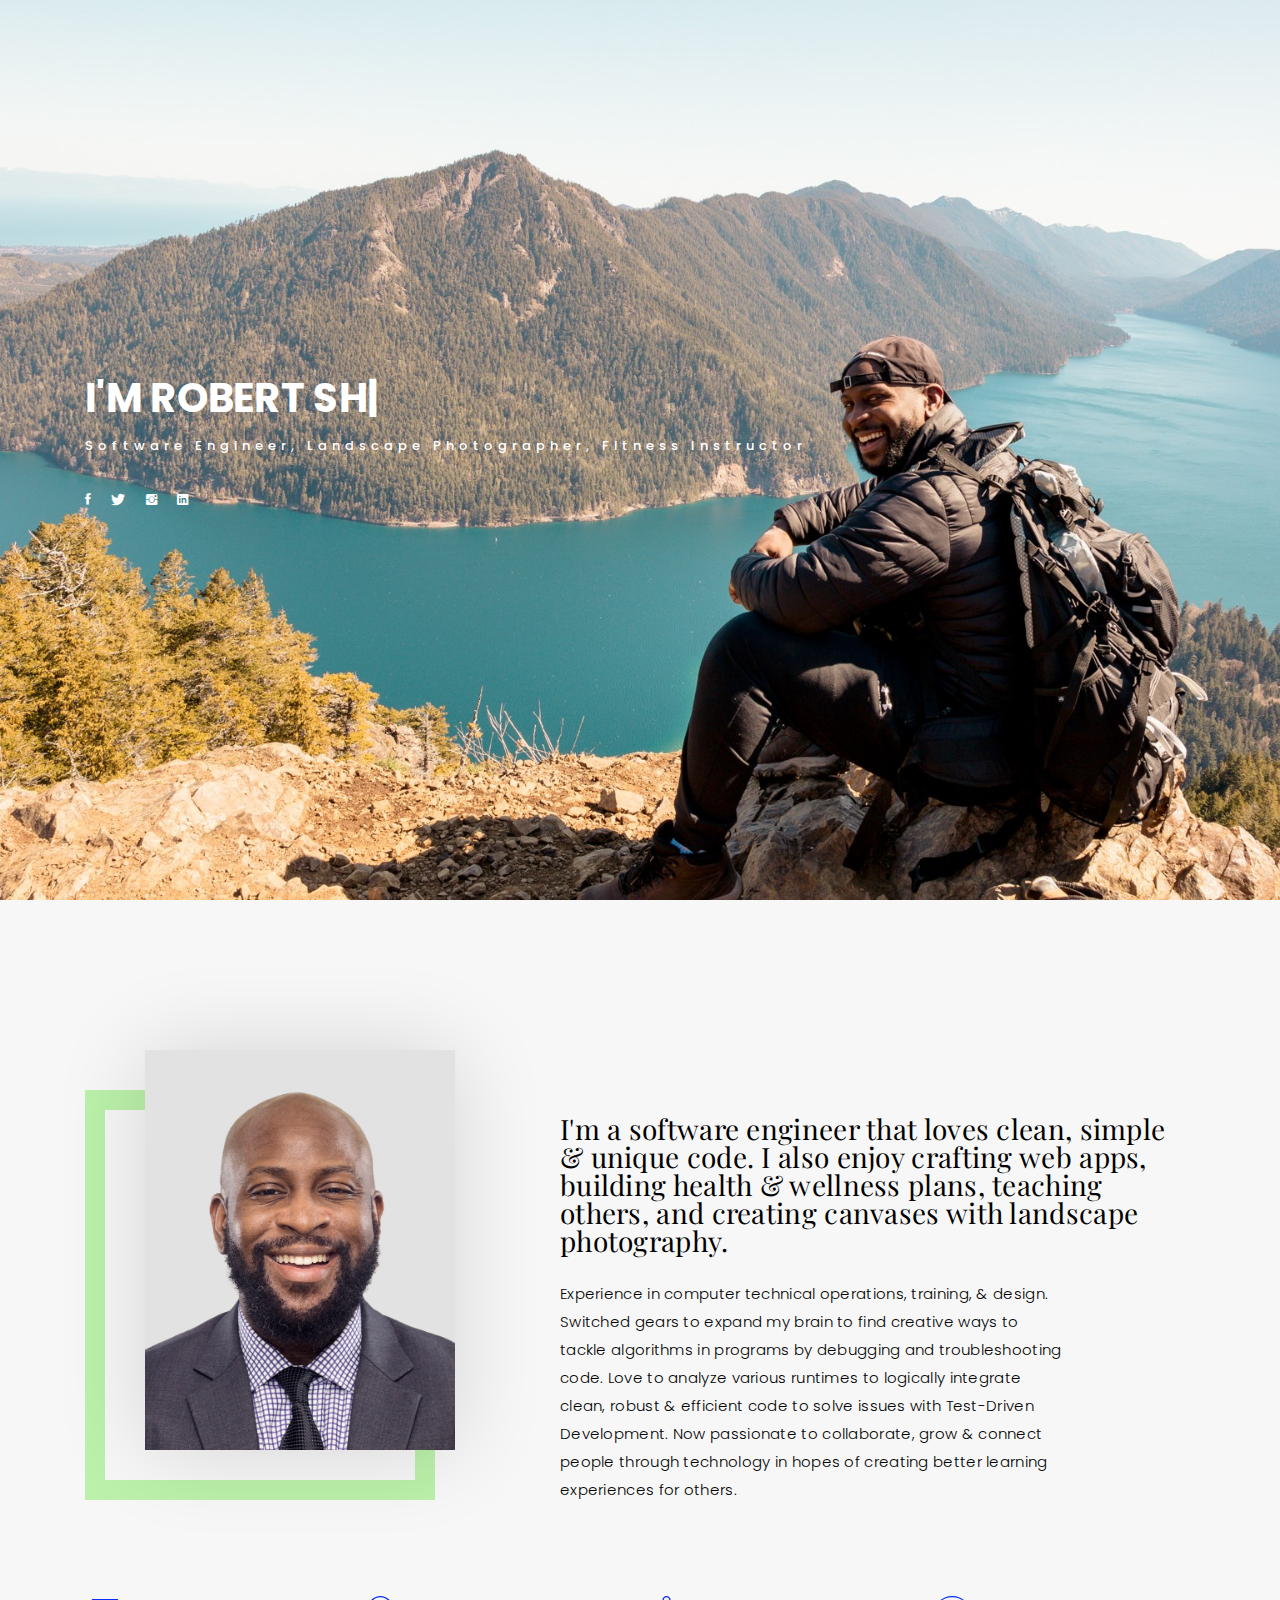
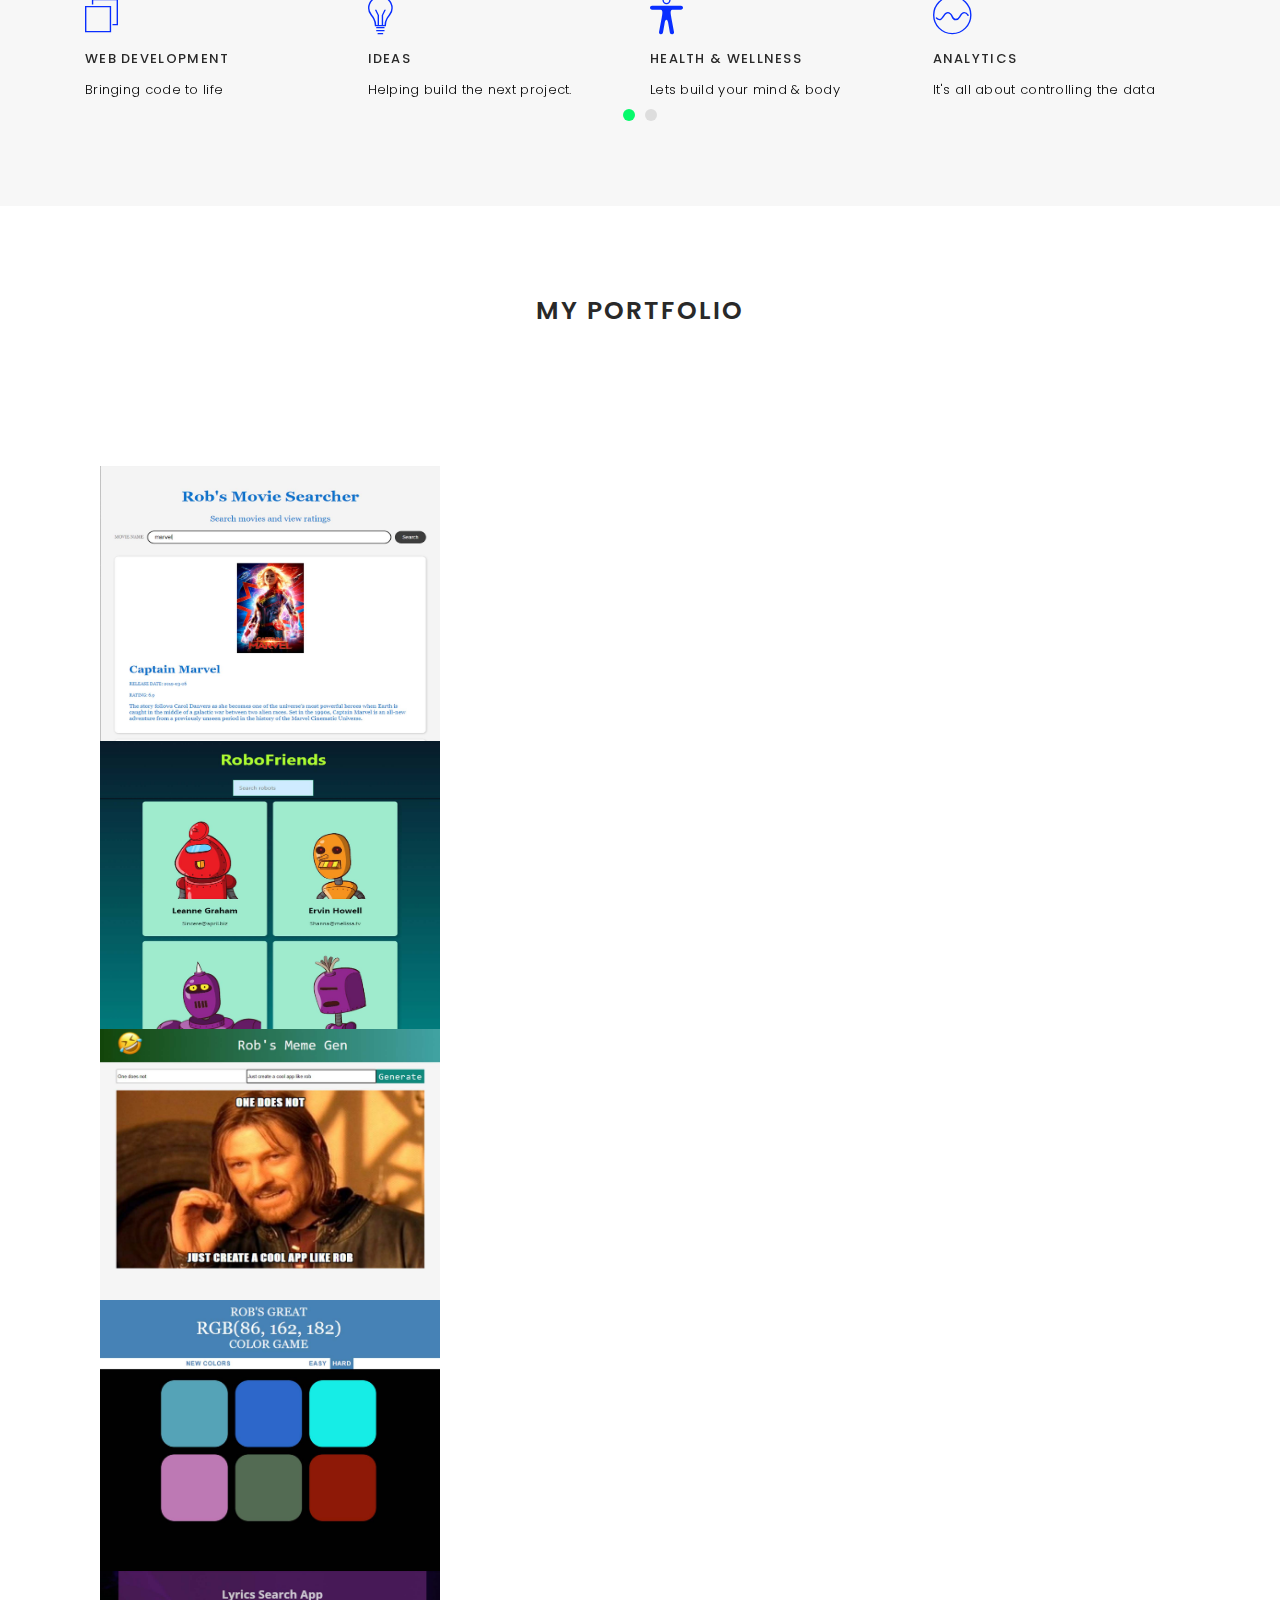
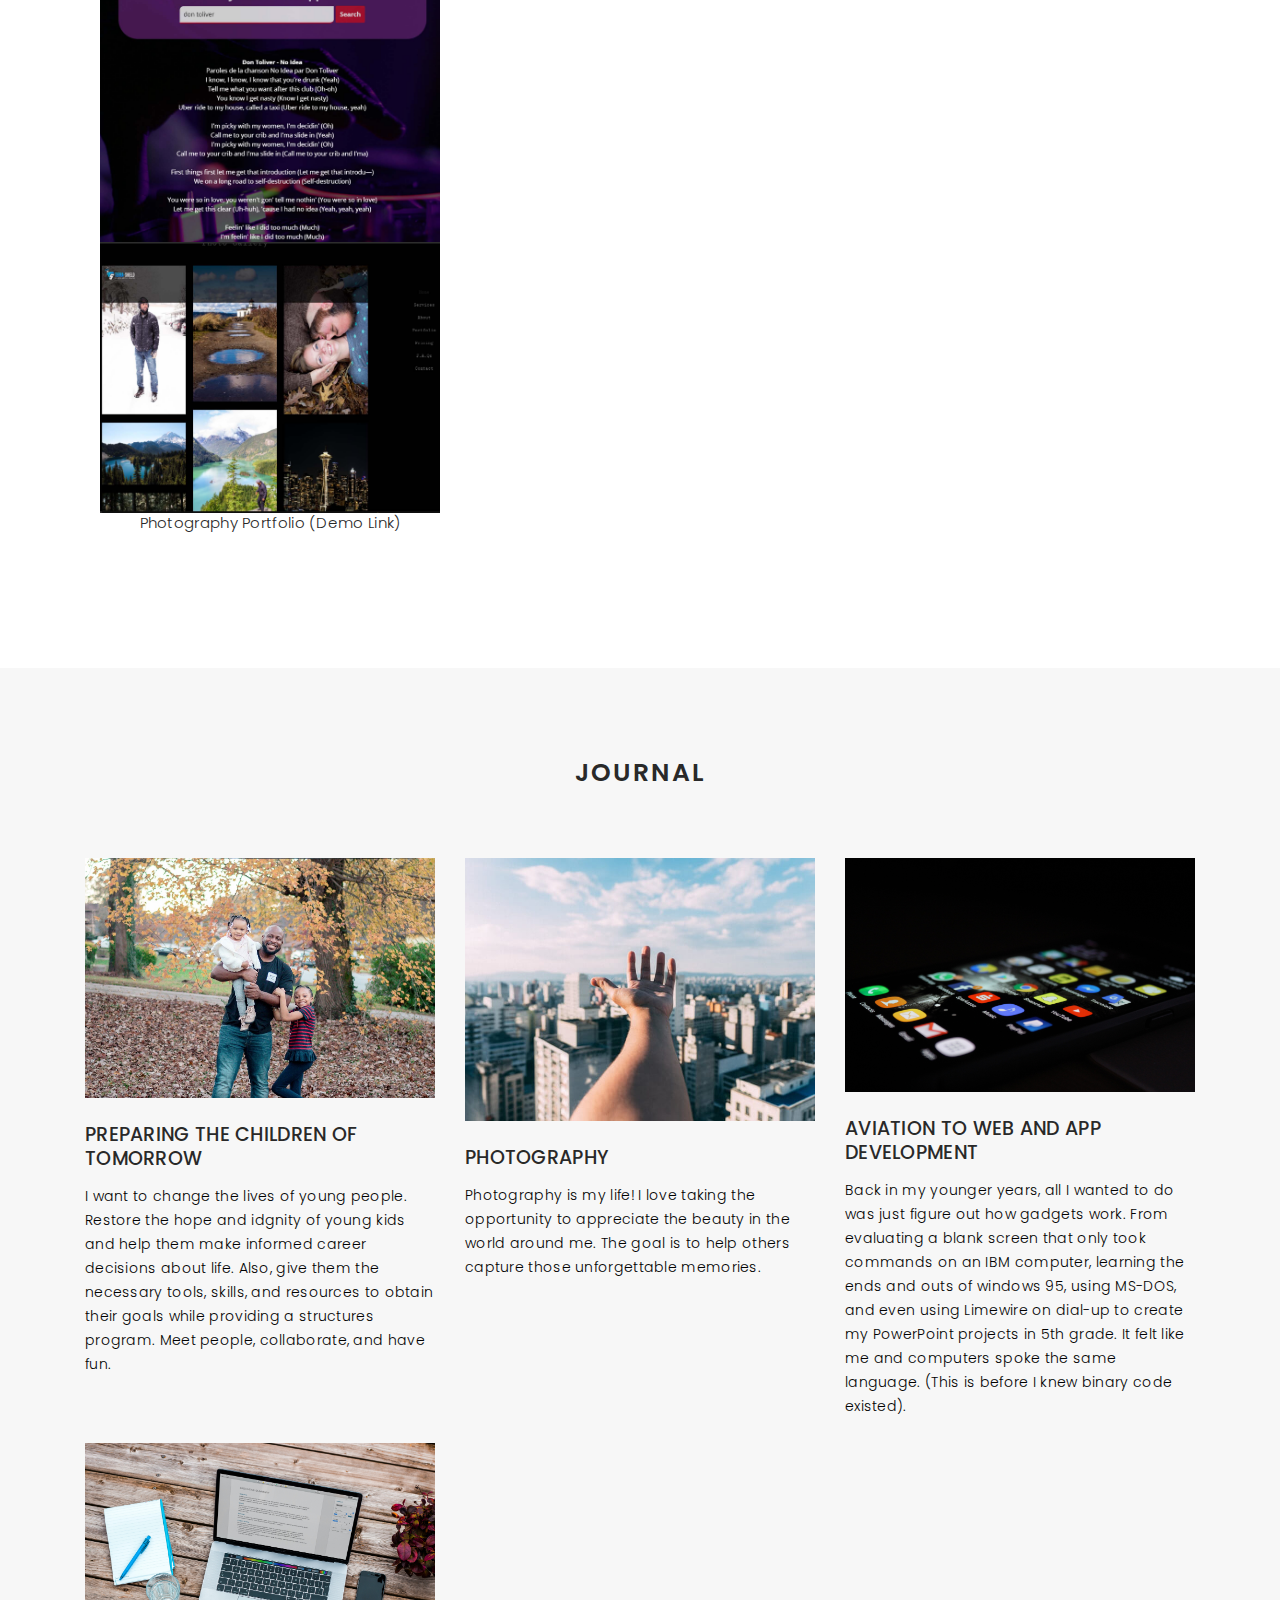
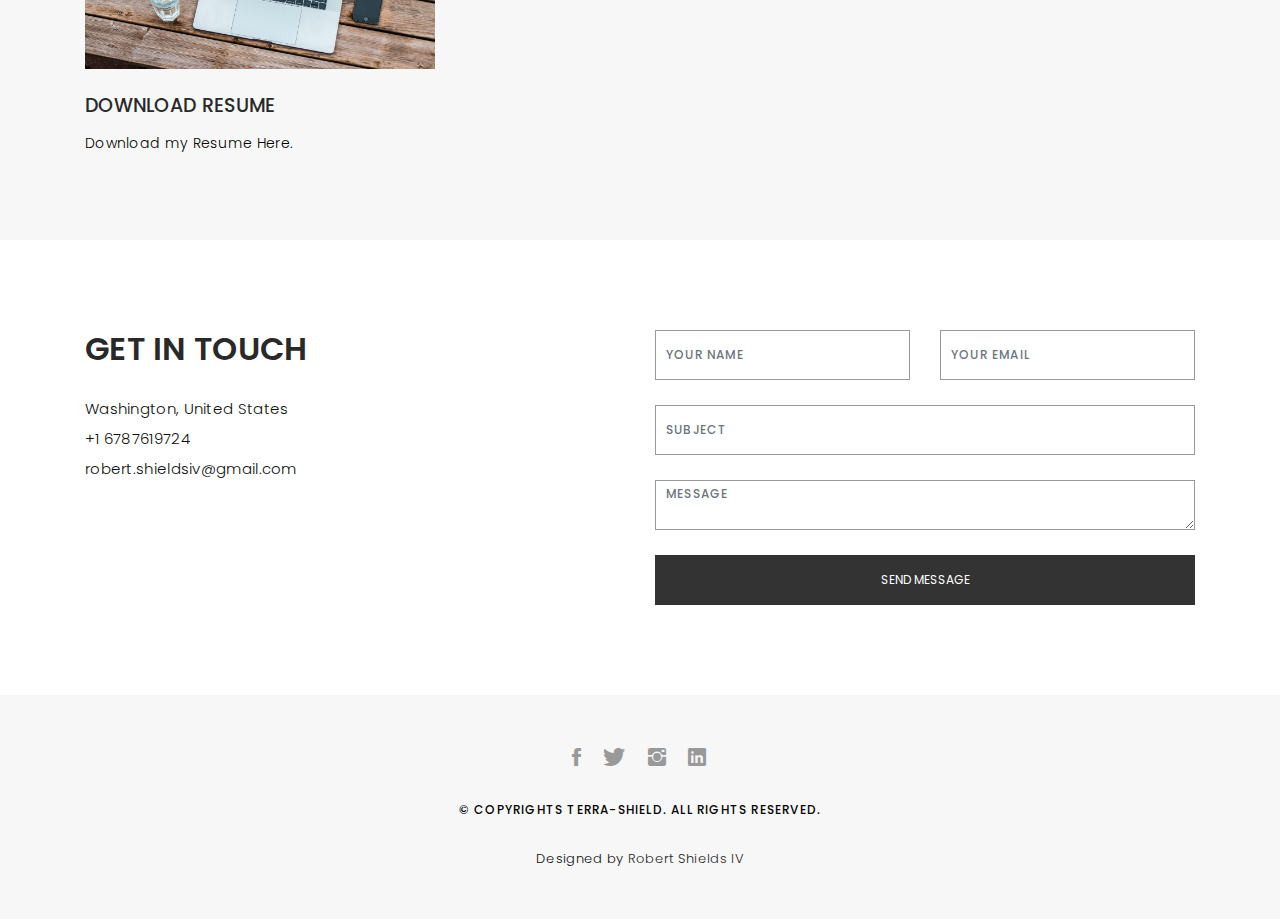
==== index.html @ 4e367d0f "added target blank to search" ====
<!DOCTYPE html>
<html lang="en">

<head>
  <!-- meta -->
  <meta charset="utf-8">
  <meta content="width=device-width, initial-scale=1.0" name="viewport">

  <title>Terra-Shield - Personal Portfolio</title>
  <meta content="" name="keywords">
  <meta content="" name="description">

  <!-- Google Fonts -->
  <link href="https://fonts.googleapis.com/css?family=Poppins:300,300i,400,400i,500,500i,600,600i,700,700i|Playfair+Display:400,400i,700,700i,900,900i" rel="stylesheet">

  <!-- Bootstrap CSS File -->
  <link href="lib/bootstrap/css/bootstrap.min.css" rel="stylesheet">

  <!-- Libraries CSS Files -->
  <link href="lib/ionicons/css/ionicons.min.css" rel="stylesheet">
  <link href="lib/owlcarousel/assets/owl.carousel.min.css" rel="stylesheet">
  <link href="lib/magnific-popup/magnific-popup.css" rel="stylesheet">
  <link href="lib/hover/hover.min.css" rel="stylesheet">

  <!-- Main Stylesheet File -->
  <link href="css/style.css" rel="stylesheet">

  <!-- Responsive css -->
  <link href="css/responsive.css" rel="stylesheet">

  <!-- Favicon -->
  <link rel="shortcut icon" href="images/favicon.png">
</head>

<body>

  <!-- start section navbar -->
  <nav id="main-nav">
    <div class="row">
      <div class="container">

        <div class="logo">
          <a href="index.html"><img src="images/logo.png" alt="logo"></a>
        </div>

        <div class="responsive"><i data-icon="m" class="ion-navicon-round"></i></div>

        <ul class="nav-menu list-unstyled">
          <li><a href="#header" class="smoothScroll">Home</a></li>
          <li><a href="#about" class="smoothScroll">About</a></li>
          <li><a href="#portfolio" class="smoothScroll">Portfolio</a></li>
          <li><a href="#journal" class="smoothScroll">Blog</a></li>
          <li><a href="#contact" class="smoothScroll">Contact</a></li>
        </ul>

      </div>
    </div>
  </nav>
  <!-- End section navbar -->


  <!-- start section header -->
  <div id="header" class="home">

    <div class="container">
      <div class="header-content">
        <h1>I'm <span class="typed"></span></h1>
        <p>Software Engineer, Landscape Photographer, Fitness Instructor</p>

        <ul class="list-unstyled list-social">
          <li><a href="#"><i class="ion-social-facebook"></i></a></li>
          <li><a href="https://twitter.com/shields_iv" target="_blank"><i class="ion-social-twitter"></i></a></li>
          <li><a href="https://www.instagram.com/shapeshiftshields/" target="_blank"><i class="ion-social-instagram"></i></a></li>
          <li><a href="https://www.linkedin.com/in/robert-shields-iv/" target="_blank"><i class="ion-social-linkedin"></i></a></li>
        </ul>
      </div>
    </div>
  </div>
  <!-- End section header -->


  <!-- start section about us -->
  <div id="about" class="paddsection">
    <div class="container">
      <div class="row justify-content-between">

        <div class="col-lg-4 ">
          <div class="div-img-bg">
            <div class="about-img">
              <img src="images/me.jpg" class="img-responsive" alt="me">
            </div>
          </div>
        </div>

        <div class="col-lg-7">
          <div class="about-descr">

            <p class="p-heading">I'm a software engineer that loves clean, simple & unique code. I also enjoy crafting web apps, building health & wellness plans, teaching others, and creating canvases with landscape photography. </p>
            <p class="separator">Experience in computer technical operations, training, & design. Switched gears to expand my brain to find creative ways to tackle algorithms in programs by debugging and troubleshooting code. 
              Love to analyze various runtimes to logically integrate clean, robust & efficient code to solve issues with Test-Driven Development.  
              Now passionate to collaborate, grow & connect people through technology in hopes of creating better learning experiences for others.</p>

          </div>

        </div>
      </div>
    </div>
  </div>
  <!-- end section about us -->


  <!-- start section services -->
  <div id="services">
    <div class="container">

        <div class="services-carousel owl-theme">

          <div class="services-block">

            <i class="ion-ios-browsers-outline"></i>
            <span>WEB DEVELOPMENT</span>
            <p class="separator">Bringing code to life</p>

          </div>

          <div class="services-block">

            <i class="ion-ios-lightbulb-outline"></i>
            <span>IDEAS</span>
            <p class="separator">Helping build the next project.</p>

          </div>

          <div class="services-block">

            <i class="ion-ios-body-outline"></i>
            <span>HEALTH & WELLNESS</span>
            <p class="separator">Lets build your mind & body</p>

          </div>


          <div class="services-block">

            <i class="ion-ios-analytics-outline"></i>
            <span>Analytics</span>
            <p class="separator">It's all about controlling the data</p>

          </div>

          <div class="services-block">

            <i class="ion-ios-camera-outline"></i>
            <span>PHOTOGRAPHY</span>
            <p class="separator">Capture your memories</p>

          </div>

        </div>

    </div>

  </div>
  <!-- end section services -->


  <!-- start section portfolio -->
  <div id="portfolio" class="text-center paddsection">

    <div class="container">
      <div class="section-title text-center">
        <h2>My Portfolio</h2>
      </div>
    </div>

    <div class="container">
      <div class="row">
        <div class="col-md-12">

          <div class="portfolio-list">

            <ul class="nav list-unstyled" id="portfolio-flters">
              <!-- <li class="filter filter-active" data-filter=".all">all</li>
              <li class="filter" data-filter=".uikits">fitness</li>
              <li class="filter" data-filter=".webdesign">learning</li>
              <li class="filter" data-filter=".photography">photography</li> -->
            </ul>

          </div>

          <div class="portfolio-container">

            <div class="col-lg-4 col-md-6 portfolio-thumbnail all branding uikits webdesign">
              <a class="popup-img" href="images/portfolio/portfolio1.jpg">
                <img src="images/portfolio/portfolio1.jpg" alt="img">
              </a>
              <a href="https://rshield1.github.io/movie-search/" target="_blank>Movie Search (Demo Link)</a>
            </div>

            <div class="col-lg-4 col-md-6 portfolio-thumbnail all mockups uikits photography">
              <a class="popup-img" href="images/portfolio/portfolio2.jpg">
                <img src="images/portfolio/portfolio2.jpg"  alt="img">
              </a>
              <a href="https://rshield1.github.io/robofriends/" target="_blank>Robo Friends (Demo Link)</a>
            </div>

            <div class="col-lg-4 col-md-6 portfolio-thumbnail all branding webdesig photographyn">
              <a class="popup-img" href="images/portfolio/portfolio3.jpg">
                <img src="images/portfolio/portfolio3.jpg" alt="img">
              </a>
              <a href="https://rshield1.github.io/memegen/" target="_blank>Meme Generator (Demo Link)</a>
            </div>

            <div class="col-lg-4 col-md-6 portfolio-thumbnail all mockups webdesign photography">
              <a class="popup-img" href="images/portfolio/portfolio4.jpg">
                <img src="images/portfolio/portfolio4.jpg" alt="img">
              </a>
              <a href="https://rshield1.github.io/Color-Game/" target="_blank>Color Game (Demo Link)</a>
            </div>

            <div class="col-lg-4 col-md-6 portfolio-thumbnail all branding uikits photography">
              <a class="popup-img" href="images/portfolio/portfolio5.jpg">
                <img src="images/portfolio/portfolio5.jpg" alt="img">
              </a>
              <a href="https://rshield1.github.io/lyrics_app/" target="_blank>Lyrics App (Demo Link)</a>
            </div>

            <div class="col-lg-4 col-md-6 portfolio-thumbnail all mockups uikits webdesign">
              <a class="popup-img" href="images/portfolio/portfolio6.jpg">
                <img src="images/portfolio/portfolio6.jpg" alt="img">
              </a>
              <a href="https://rshield1.github.io/photography-portfolio/" target="_blank">Photography Portfolio (Demo Link)</a>
            </div>

          </div>
        </div>
      </div>
    </div>

  </div>
  <!-- End section portfolio -->


  <!-- start section journal -->
  <div id="journal" class="text-left paddsection">

    <div class="container">
      <div class="section-title text-center">
        <h2>journal</h2>
      </div>
    </div>

    <div class="container">
      <div class="journal-block">
        <div class="row">

          <div class="col-lg-4 col-md-6">
            <div class="journal-info">

              <a href="#"><img src="images/blog-post-1.jpg" class="img-responsive" alt="img"></a>

              <div class="journal-txt">

                <h4><a href="#">PREPARING THE CHILDREN OF TOMORROW</a></h4>
                <p class="separator">I want to change the lives of young people.  
                  Restore the hope and idgnity of young kids and help them make informed career decisions about life. 
                  Also, give them the necessary tools, skills, and resources to obtain their goals while providing a structures program.  
                  Meet people, collaborate, and have fun.
                </p>

              </div>

            </div>
          </div>

          <div class="col-lg-4 col-md-6">
            <div class="journal-info">

              <a href="#"><img src="images/blog-post-2.jpg" class="img-responsive" alt="img"></a>

              <div class="journal-txt">

                <h4><a href="#">PHOTOGRAPHY</a></h4>
                <p class="separator">Photography is my life!  
                  I love taking the opportunity to appreciate the beauty in the world around me.
                  The goal is to help others capture those unforgettable memories.
                </p>

              </div>

            </div>
          </div>

          <div class="col-lg-4 col-md-6">
            <div class="journal-info">

              <a href="https://robert-shields-iv.medium.com/aviation-to-software-engineer-812634abcc7c" target="_blank"><img src="images/blog-post-3.jpg" class="img-responsive" alt="img"></a>

              <div class="journal-txt">

                <h4><a href="https://robert-shields-iv.medium.com/aviation-to-software-engineer-812634abcc7c" target="_blank">AVIATION TO WEB AND APP DEVELOPMENT</a></h4>
                <p class="separator">Back in my younger years, all I wanted to do was just figure out how gadgets work. 
                  From evaluating a blank screen that only took commands on an IBM computer, learning the ends and outs of windows 95, using MS-DOS, and even using Limewire on dial-up to create my PowerPoint projects in 5th grade. 
                  It felt like me and computers spoke the same language. (This is before I knew binary code existed).
                </p>

              </div>

            </div>
          </div>

          <div class="col-lg-4 col-md-6">
            <div class="journal-info">

              <a href="https://drive.google.com/file/d/1wxd0V0AQ2gZ0tcfxMr0Vy_d0KZF0Nh0v/view?usp=sharing"><img src="images/resume.jpg" class="img-responsive" alt="img"></a>

              <div class="journal-txt">

                <h4><a href="https://drive.google.com/file/d/1wxd0V0AQ2gZ0tcfxMr0Vy_d0KZF0Nh0v/view?usp=sharing">DOWNLOAD RESUME</a></h4>
                <p class="separator">Download my Resume Here.
                </p>

              </div>

            </div>
          </div>

        </div>
      </div>
    </div>

  </div>
  <!-- End section journal -->


  <!-- start sectoion contact -->
  <div id="contact" class="paddsection">
    <div class="container">
      <div class="contact-block1">
        <div class="row">

          <div class="col-lg-6">
            <div class="contact-contact">

              <h2 class="mb-30">GET IN TOUCH</h2>

              <ul class="contact-details">
                <li><span>Washington, United States</span></li>
                <li><span>+1 6787619724</span></li>
                <li><span>robert.shieldsiv@gmail.com</span></li>
              </ul>

            </div>
          </div>

          <div class="col-lg-6">
            <form action="" method="post" role="form" class="contactForm">
              <div class="row">

                <div id="sendmessage">Your message has been sent. Thank you!</div>
                <div id="errormessage"></div>

                <div class="col-lg-6">
                  <div class="form-group contact-block1">
                    <input type="text" name="name" class="form-control" id="name" placeholder="Your Name" data-rule="minlen:4" data-msg="Please enter at least 4 chars" />
                    <div class="validation"></div>
                  </div>
                </div>

                <div class="col-lg-6">
                  <div class="form-group">
                    <input type="email" class="form-control" name="email" id="email" placeholder="Your Email" data-rule="email" data-msg="Please enter a valid email" />
                    <div class="validation"></div>
                  </div>
                </div>

                <div class="col-lg-12">
                  <div class="form-group">
                    <input type="text" class="form-control" name="subject" id="subject" placeholder="Subject" data-rule="minlen:4" data-msg="Please enter at least 8 chars of subject" />
                    <div class="validation"></div>
                  </div>
                </div>

                <div class="col-lg-12">
                  <div class="form-group">
                    <textarea class="form-control" name="message" rows="12" data-rule="required" data-msg="Please write something for us" placeholder="Message"></textarea>
                    <div class="validation"></div>
                  </div>
                </div>

                <div class="col-lg-12">
                  <input type="submit" class="btn btn-defeault btn-send" value="Send message">
                </div>

              </div>
            </form>
          </div>
        </div>
      </div>
    </div>
  </div>
  <!-- start sectoion contact -->


  <!-- start section footer -->
  <div id="footer" class="text-center">
    <div class="container">
      <div class="socials-media text-center">

        <ul class="list-unstyled">
          <li><a href="#"><i class="ion-social-facebook"></i></a></li>
          <li><a href="https://twitter.com/shields_iv"><i class="ion-social-twitter"></i></a></li>
          <li><a href="https://www.instagram.com/shapeshiftshields/"><i class="ion-social-instagram"></i></a></li>
          <li><a href="https://www.linkedin.com/in/robert-shields-iv/"><i class="ion-social-linkedin"></i></a></li>
        </ul>

      </div>

      <p>&copy; Copyrights Terra-Shield. All rights reserved.</p>

      <div class="credits">
        <!--
          All the links in the footer should remain intact.
          You can delete the links only if you purchased the pro version.
          Licensing information: https://bootstrapmade.com/license/
          Purchase the pro version with working PHP/AJAX contact form: https://bootstrapmade.com/buy/?theme=Folio
        -->
        Designed by <a href="mailto: robert.shieldsiv@gmail.com">Robert Shields IV</a>
      </div>

    </div>
  </div>
  <!-- End section footer -->

  <!-- JavaScript Libraries -->
  <script src="lib/jquery/jquery.min.js"></script>
  <script src="lib/jquery/jquery-migrate.min.js"></script>
  <script src="lib/bootstrap/js/bootstrap.bundle.min.js"></script>
  <script src="lib/typed/typed.js"></script>
  <script src="lib/owlcarousel/owl.carousel.min.js"></script>
  <script src="lib/magnific-popup/magnific-popup.min.js"></script>
  <script src="lib/isotope/isotope.pkgd.min.js"></script>

  <!-- Contact Form JavaScript File -->
  <script src="contactform/contactform.js"></script>

  <!-- Template Main Javascript File -->
  <script src="js/main.js"></script>

</body>

</html>
---- css/style.css ----
/*
  Theme Name: Folio
  Theme URL: https://bootstrapmade.com/folio-bootstrap-portfolio-template/
  Author: BootstrapMade.com
  Author URL: https://bootstrapmade.com
*/

/*  General Styling
/*-----------------------------------------------------------------------------------*/

body {
  background: #ffffff;
  color: #0f0f0f;
  font-family: 'Poppins', helvetica;
  font-size: 15px;
  font-weight: 300;
  line-height: 20px;
  letter-spacing: 0.02em;
  overflow-x: hidden;
  margin: 0 auto;
  padding: 0;
  -moz-box-sizing: border-box;
  -ms-box-sizing: border-box;
  -o-box-sizing: border-box;
  -webkit-box-sizing: border-box;
  box-sizing: border-box;
}

h1, h2, h3, h4, h5, h6 {
  margin: 0;
}

h2 {
  color: #292929;
  font-weight: 600;
}

h4 {
  color: #292929;
  font-size: 14px;
  font-weight: 600;
}

a {
  color: #292929;
  text-decoration: none !important;
  -moz-transition: all 0.5s ease-in-out 0s;
  -ms-transition: all 0.5s ease-in-out 0s;
  -o-transition: all 0.5s ease-in-out 0s;
  -webkit-transition: all 0.5s ease-in-out 0s;
  transition: all 0.5s ease-in-out 0s;
}

a:hover {
  -moz-transition: all 0.5s ease-in-out 0s;
  -ms-transition: all 0.5s ease-in-out 0s;
  -o-transition: all 0.5s ease-in-out 0s;
  -webkit-transition: all 0.5s ease-in-out 0s;
  transition: all 0.5s ease-in-out 0s;
}

a:hover, a:focus {
  color: #b8a07e;
  text-decoration: underline;
}

nav ul li a {
  padding: 2px 0 0 0;
  position: relative;
  display: block;
  font-size: 12px;
  color: #070707;
  letter-spacing: 0.1em;
  font-weight: 500;
  line-height: 14px;
  text-transform: uppercase;
  -moz-transition: all 0.5s ease-in-out 0s;
  -ms-transition: all 0.5s ease-in-out 0s;
  -o-transition: all 0.5s ease-in-out 0s;
  -webkit-transition: all 0.5s ease-in-out 0s;
  transition: all 0.5s ease-in-out 0s;
}

p {
  margin: 25px 0;
  padding: 0;
  font-size: 15px;
  color: #020202;
  line-height: 28px;
}

::-moz-selection {
  background: #b8a07e;
  color: #fff;
}

::selection {
  background: #b8a07e;
  color: #fff;
}

.btn {
  background: #333;
  border: medium none;
  border-radius: 0;
  color: #fff;
  font-size: 12px;
  height: 50px;
  line-height: 50px;
  padding: 0 30px;
  text-transform: uppercase;
}

.btn:hover, .btn:focus {
  color: #fff;
}

.padDiv {
  padding: 30px 20px;
}

.section-title {
  margin-bottom: 70px;
}

.section-title h2 {
  font-size: 25px;
  letter-spacing: 2px;
  text-transform: uppercase;
}

.form-control {
  background-color: transparent;
  border: 1px solid #999;
  border-radius: 0;
  color: #999999;
  font-size: 12px;
  font-weight: 500;
  height: 50px;
  letter-spacing: 0.1em;
  padding-left: 10px;
  margin: 0 0 25px 0;
  line-height: 14px;
  text-transform: uppercase;
}

.form-control:focus {
  box-shadow: none;
  outline: 0 none;
}

.paddsection {
  padding-top: 90px;
  padding-bottom: 90px;
}

.paddsections {
  padding-top: 90px;
  padding-bottom: 90px !important;
}

.hvr-shutter-in-horizontal::before {
  background: #333;
}

.hvr-shutter-in-horizontal:hover {
  background: #b8a07e;
}

.mb-30 {
  margin-bottom: 30px;
}

/*-----------------------------------------------------------------------------------*/
/*  Navbar Top
/*-----------------------------------------------------------------------------------*/

nav {
  position: fixed;
  background: rgb(255, 255, 255);
  opacity: 70%;
  z-index: 1000;
  width: 100%;
  padding: 20px;
  display: none;
  -webkit-box-shadow: 0px 2px 92px 0px rgba(0, 0, 0, 0.18);
  -moz-box-shadow: 0px 2px 92px 0px rgba(0, 0, 0, 0.18);
  box-shadow: 0px 2px 92px 0px rgba(0, 0, 0, 0.18);
}

.nav-menu {
  float: right;
  line-height: 32px;
  margin-bottom: 0;
  padding-top: 16px;
}

nav ul li {
  float: left;
  margin-right: 15px;
  font-family: 'Poppins', sans-serif;
  font-size: 14px;
  margin-left: 40px;
}

nav ul li a {
  padding: 2px 0 0 0;
  position: relative;
  display: block;
  font-size: 14px;
  color: #999999;
  font-family: 'Poppins', helvetica;
  font-weight: 500;
  line-height: 16px;
  text-transform: uppercase;
  letter-spacing: 0.02em;
  text-transform: capitalize;
}

.logo {
  float: left;
}

.logo img {
  width: 60px;
  height: 60px;
}

.responsive {
  display: none;
  font-size: 23px;
}

.active {
  color: #afafaf;
}

/*----------------------------------------------------------------------------------*/
/*  Header
/*-----------------------------------------------------------------------------------*/

#header {
  background: url("../images/home-bg.jpg") repeat scroll center center / cover;
  height: 100vh;
  width: 100%;
}


#header .header-content {
  height: 100vh;
  text-align: left;
  width: 100%;
  display: flex;
  justify-content: center;
  flex-direction: column;
}

.header-content h1 {
  font-size: 40px;
  font-weight: 700;
  margin-bottom: 10px;
  text-transform: uppercase;
  color: rgb(255, 255, 255);
}

.header-content p {
  font-size: 13px;
  letter-spacing: 5px;
  margin-top: 0;
  margin-bottom: 30px;
  text-transform: capitalize;
  color: #fff;
  font-weight: 500;
}

.header-content .list-social li {
  float: left;
  margin-right: 20px;
}

.header-content .list-social li i {
  color: #fff;
  font-size: 15px;
}

/*-----------------------------------------------------------------------------------*/
/*  Aout-us
/*-----------------------------------------------------------------------------------*/

#about {
  width: 100%;
  height: auto;
  background: #f7f7f7;
  padding-top: 190px;
}

#about .div-img-bg {
  padding-bottom: 30px;
  border: 20px solid #88ec6a8a;
}

#about .div-img-bg .about-img img {
  width: 100%;
  box-shadow: 0px 0px 85px 0px rgba(0, 0, 0, 0.14);
  margin-top: -60px;
  margin-left: 40px;
  height: 400px;
  object-fit: cover;
}

#about .about-descr .p-heading {
  font-family: 'Playfair Display', serif;
  font-size: 28px;
  text-align: left;
}

#about .about-descr .separator {
  max-width: 80%;
  margin-bottom: 0;
  text-align: left;
}

/*-----------------------------------------------------------------------------------*/
/*   Services
/*-----------------------------------------------------------------------------------*/

#services {
  background: #f7f7f7;
  position: relative;
  padding-bottom: 80px;
}

.owl-item {
  float: left;
}
.services-block span {
  margin: 10px 0;
  position: relative;
  font-size: 13px;
  color: #292929;
  letter-spacing: 0.1em;
  font-weight: 500;
  text-transform: uppercase;
  display: block;
}

.services-block .separator {
  margin: 0;
  font-size: 13px;
  line-height: 22px;
}

.services-block i {
  font-size: 44px;
  color: #092eff;
  line-height: 44px;
}


.services-carousel  .owl-stage-outer {
  overflow: hidden;
}

.services-carousel .owl-dots {
  margin-top: 5px;
  text-align: center;
}

.services-carousel .owl-dot {
  display: inline-block;
  margin: 0 5px;
  width: 12px !important;
  height: 12px !important;
  border-radius: 50%;
  border: 0;
  padding: 0 !important;
  background-color: #ddd;
  cursor: pointer;
}

.services-carousel .owl-dot.active {
  background-color: #06fa6b;
}

.owl-nav {
  display: none;
}


/*-----------------------------------------------------------------------------------*/
/*  Portfolio
/*-----------------------------------------------------------------------------------*/

#portfolio {
  position: relative;
  padding-bottom: 50px;
}

#portfolio .portfolio-list {
  margin-bottom: 50px;
}

#portfolio .portfolio-list .nav {
  display: inline-block;
  margin: 0;
}

#portfolio .portfolio-list .nav li {
  margin: 0 40px 0 0;
  float: left;
  font-size: 14px;
  color: #20c50a;
  line-height: 16px;
  cursor: pointer;
  font-family: 'Poppins', helvetica;
  font-weight: 500;
  letter-spacing: 0.02em;
  text-transform: capitalize;
  -moz-transition: all 0.5s ease-in-out 0s;
  -ms-transition: all 0.5s ease-in-out 0s;
  -o-transition: all 0.5s ease-in-out 0s;
  -webkit-transition: all 0.5s ease-in-out 0s;
  transition: all 0.5s ease-in-out 0s;
}

#portfolio .portfolio-list .nav li:hover, #portfolio .portfolio-list .nav li.filter-active  {
  color: #0a30db;
  -moz-transition: all 0.5s ease-in-out 0s;
  -ms-transition: all 0.5s ease-in-out 0s;
  -o-transition: all 0.5s ease-in-out 0s;
  -webkit-transition: all 0.5s ease-in-out 0s;
  transition: all 0.5s ease-in-out 0s;
}

#portfolio .portfolio-container {
  display: inline-block;
  margin-bottom: 50px;
  width: 100%;
}

.portfolio-thumbnail {
  margin-bottom: 30px;
  overflow: hidden;
  min-height: 260px;
}

.portfolio-thumbnail img {
  max-width: 100%;
}

/*-----------------------------------------------------------------------------------*/
/*  Journal
/*-----------------------------------------------------------------------------------*/

#journal,  #journal-blog {
  height: auto;
  width: 100%;
  background: #f7f7f7;
  padding-bottom: 60px;
  position: relative;
}

#journal-blog {
  background: #fff;
  padding-bottom: 30px;
}

#journal .journal-block {
  display: inline-block;
  height: auto;
  width: 100%;
}

#journal .journal-block .journal-info {
  position: relative;
}

.journal-block .journal-info img {
  max-width: 100%;
}

.journal-block .journal-info .journal-txt {
  padding: 25px 0px;
  position: relative;
}

.journal-block .journal-info .journal-txt h4 a {
  display: block;
  font-size: 19px;
  line-height: 24px;
  margin: 0 0 13px 0;
  font-weight: 500;
  color: #292929;
  -moz-transition: all 0.5s ease-in-out 0s;
  -ms-transition: all 0.5s ease-in-out 0s;
  -o-transition: all 0.5s ease-in-out 0s;
  -webkit-transition: all 0.5s ease-in-out 0s;
  transition: all 0.5s ease-in-out 0s;
}

.journal-block .journal-info .journal-txt h4 a:hover {
  color: #b8a07e;
  -moz-transition: all 0.5s ease-in-out 0s;
  -ms-transition: all 0.5s ease-in-out 0s;
  -o-transition: all 0.5s ease-in-out 0s;
  -webkit-transition: all 0.5s ease-in-out 0s;
  transition: all 0.5s ease-in-out 0s;
}

.journal-block .journal-info .journal-txt p {
  margin: 0;
  font-size: 14px;
  line-height: 24px;
}

/*-----------------------------------------------------------------------------------*/
/*  Contact
/*-----------------------------------------------------------------------------------*/

#contact {
  height: auto;
  width: 100%;
}

.contact-details {
  list-style: none;
  margin: 0;
  padding: 0;
}

.contact-details li {
  padding-bottom: 10px;
}

#contact input, #contact textarea {
  width: 100%;
}


#contact  #sendmessage {
  color: #18d26e;
  border: 1px solid #18d26e;
  display: none;
  text-align: center;
  padding: 15px;
  font-weight: 600;
  margin: 15px;
}

#contact  #errormessage {
  color: red;
  display: none;
  border: 1px solid red;
  text-align: center;
  padding: 15px;
  font-weight: 600;
  margin: 15px;
}

#contact #sendmessage.show, #contact #errormessage.show, #contact .show {
  display: block;
}

#contact .validation {
  color: red;
  display: none;
  margin: 0 0 20px;
  font-weight: 400;
  font-size: 13px;
}

/*-----------------------------------------------------------------------------------*/
/*  Footer
/*-----------------------------------------------------------------------------------*/

#footer {
  background: #f7f7f7;
  padding-top: 50px;
  padding-bottom: 50px;
}

#footer .socials-media {
  width: 100%;
}

#footer .socials-media ul {
  display: inline-block;
  float: none;
  margin: 0 0 20px 0;
}

#footer .socials-media ul li {
  float: left;
  margin-left: 10px;
  margin-right: 10px;
}

#footer .socials-media ul li a {
  font-size: 24px;
  color: #999;
  letter-spacing: 0.1em;
  font-weight: 500;
  background: transparent;
  text-transform: uppercase;
  -moz-transition: all 0.5s ease-in-out 0s;
  -ms-transition: all 0.5s ease-in-out 0s;
  -o-transition: all 0.5s ease-in-out 0s;
  -webkit-transition: all 0.5s ease-in-out 0s;
  transition: all 0.5s ease-in-out 0s;
}

#footer .socials-media ul li a:hover {
  color: #b8a07e;
  -moz-transition: all 0.5s ease-in-out 0s;
  -ms-transition: all 0.5s ease-in-out 0s;
  -o-transition: all 0.5s ease-in-out 0s;
  -webkit-transition: all 0.5s ease-in-out 0s;
  transition: all 0.5s ease-in-out 0s;
}

#footer p {
  font-size: 12px;
  letter-spacing: 0.1em;
  font-weight: 500;
  margin-top: 0;
  text-transform: uppercase;
}

.credits {
  font-size: 13px;
}
---- css/responsive.css ----
/** Width between 1200x to 0
 *  ~~~~~~~~~~~~~~~~~~~~~~~~~~~~~~~~~~~~
 */

@media (min-width: 1200px) {

}

/** Width between 992px to 1199px
 *  ~~~~~~~~~~~~~~~~~~~~~~~~~~~~~~~~~~~~
 */

@media (min-width: 992px) and (max-width: 1199px) {
  
}

/** Width between 768px to 991px
 *  ~~~~~~~~~~~~~~~~~~~~~~~~~~~~~~~~~~~~
 */

@media (min-width: 768px) and (max-width: 991px) {
  /* Navbar */
  nav {
    padding: 10px 15px;
  }
  .nav-menu {
    margin-top: 40px;
    display: none;
    float: none;
    width: 100%;
  }
  .nav-menu li {
    float: none;
    width: 100%;
    text-align: center;
    border-top: 1px solid #f7f7f7;
    line-height: 45px;
    margin-left: 0;
    padding-top: 10px;
    padding-bottom: 10px;
  }
  .responsive {
    float: right;
    padding-top: 15px;
    display: block;
  }
  /* About */
  .head-info .header-content .cmaster h1 {
    font-size: 32px;
  }
  #about .div-img-bg {
    padding: 0;
  }
  #about .div-img-bg .about-img img {
    margin-top: 0%;
    margin-left: calc(0% - 0px);
  }
  #about .about-descr .p-heading {
    font-size: 20px;
  }
  #about .about-descr .separator {
    max-width: 100%;
    margin-bottom: 0;
  }
  /* portfolio */
  #portfolio .portfolio-list .nav li {
    float: none;
    margin: 20px;
    display: inline-block;
  }
  /* journal */
  #journal .journal-block .journal-info {
    margin-bottom: 30px;
  }
  /* Contact */
  .contact-contact {
    margin-bottom: 30px;
  }
  /* Footer */
  #footer .socials-media ul li {
    margin-right: 0;
    margin-left: 0;
    float: none;
    display: inline-block;
  }
}

/** Width between 767px to 0
 *  ~~~~~~~~~~~~~~~~~~~~~~~~~~~~~~~~~~~~
 */

@media (max-width: 767px) {
  /* Navbar */
  nav {
    padding: 20px 15px;
  }
  .nav-menu {
    margin-top: 40px;
    display: none;
    float: none;
    width: 100%;
  }
  .nav-menu li {
    float: none;
    width: 100%;
    text-align: center;
    border-top: 1px solid #f7f7f7;
    line-height: 45px;
    margin-left: 0;
    padding-top: 10px;
    padding-bottom: 10px;
  }
  .responsive {
    float: right;
    padding-top: 15px;
    display: block;
  }
  /* About */
  .head-info .header-content h1 {
    font-size: 32px;
  }
  #about .div-img-bg {
    padding: 0;
  }
  #about .div-img-bg .about-img img {
    margin-top: 0%;
    margin-left: calc(0% - 0px);
  }
  #about .about-descr .p-heading {
    font-size: 20px;
  }
  #about .about-descr .separator {
    max-width: 100%;
    margin-bottom: 0;
  }
  /* portfolio */
  #portfolio .portfolio-list .nav li {
    float: none;
    margin: 20px;
    display: inline-block;
  }
  /* journal */
  #journal .journal-block .journal-info {
    margin-bottom: 30px;
  }
  /* Contact */
  .contact-contact {
    margin-bottom: 30px;
  }
  /* Footer */
  #footer .socials-media ul li {
    margin-right: 0;
    margin-left: 0;
    float: none;
    display: inline-block;
  }
}

/** Width between 600px to 0
 *  ~~~~~~~~~~~~~~~~~~~~~~~~~~~~~~~~~~~~
 */

@media (max-width: 600px) {
  /* Navbar */
  nav {
    padding: 20px 15px;
  }
  .nav-menu {
    margin-top: 40px;
    display: none;
    float: none;
    width: 100%;
  }
  .nav-menu li {
    float: none;
    width: 100%;
    text-align: center;
    border-top: 1px solid #f7f7f7;
    line-height: 45px;
    margin-left: 0;
    padding-top: 10px;
    padding-bottom: 10px;
  }
  .responsive {
    float: right;
    padding-top: 15px;
    display: block;
  }
  /* About */
  .head-info .header-content h1 {
    font-size: 32px;
  }
  #about .div-img-bg {
    padding: 0;
  }
  #about .div-img-bg .about-img img {
    margin-top: 0%;
    margin-left: calc(0% - 0px);
  }
  #about .about-descr .p-heading {
    font-size: 20px;
  }
  #about .about-descr .separator {
    max-width: 100%;
    margin-bottom: 0;
  }
  /* portfolio */
  #portfolio .portfolio-list .nav li {
    float: none;
    margin: 10px;
    display: inline-block;
  }
  /* journal */
  #journal .journal-block .journal-info {
    margin-bottom: 30px;
  }
  /* Contact */
  .contact-contact {
    margin-bottom: 30px;
  }
  /* Footer */
  #footer .socials-media ul li {
    margin-right: 0;
    margin-left: 0;
    float: none;
    display: inline-block;
  }
}

/** Width between 480px to 0
 *  ~~~~~~~~~~~~~~~~~~~~~~~~~~~~~~~~~~~~
 */

@media (max-width: 480px) {
  /* Navbar */
  nav {
    padding: 20px 15px;
  }
  .nav-menu {
    margin-top: 40px;
    display: none;
    float: none;
    width: 100%;
  }
  .nav-menu li {
    float: none;
    width: 100%;
    text-align: center;
    border-top: 1px solid #f7f7f7;
    line-height: 45px;
    margin-left: 0;
    padding-top: 10px;
    padding-bottom: 10px;
  }
  .responsive {
    float: right;
    padding-top: 15px;
    display: block;
  }
  /* About */
  .head-info .header-content h1 {
    font-size: 32px;
  }
  #about .div-img-bg {
    padding: 0;
  }
  #about .div-img-bg .about-img img {
    margin-top: 0%;
    margin-left: calc(0% - 0px);
  }
  #about .about-descr .p-heading {
    font-size: 20px;
  }
  #about .about-descr .separator {
    max-width: 100%;
    margin-bottom: 0;
  }
  /* portfolio */
  #portfolio .portfolio-list .nav li {
    float: none;
    margin: 20px;
  }
  /* journal */
  #journal .journal-block .journal-info {
    margin-bottom: 30px;
  }
  /* Contact */
  .contact-contact {
    margin-bottom: 30px;
  }
  /* Footer */
  #footer .socials-media ul li {
    margin-right: 0;
    margin-left: 0;
    float: none;
    display: inline-block;
  }
}

/** Width between 320px to 0
 *  ~~~~~~~~~~~~~~~~~~~~~~~~~~~~~~~~~~~~
 */

@media (max-width: 320px) {
  /* Navbar */
  nav {
    padding: 20px 15px;
  }
  .nav-menu {
    margin-top: 40px;
    display: none;
    float: none;
    width: 100%;
  }
  .nav-menu li {
    float: none;
    width: 100%;
    text-align: center;
    border-top: 1px solid #f7f7f7;
    line-height: 45px;
    margin-left: 0;
    padding-top: 10px;
    padding-bottom: 10px;
  }
  .responsive {
    float: right;
    padding-top: 15px;
    display: block;
  }
  /* About */
  .head-info .header-content h1 {
    font-size: 32px;
  }
  #about .div-img-bg {
    padding: 0;
  }
  #about .div-img-bg .about-img img {
    margin-top: 0%;
    margin-left: calc(0% - 0px);
  }
  #about .about-descr .p-heading {
    font-size: 20px;
  }
  #about .about-descr .separator {
    max-width: 100%;
    margin-bottom: 0;
  }
  /* portfolio */
  #portfolio .portfolio-list .nav li {
    float: none;
    margin: 20px;
  }
  /* journal */
  #journal .journal-block .journal-info {
    margin-bottom: 30px;
  }
  /* Contact */
  .contact-contact {
    margin-bottom: 30px;
  }
  /* Footer */
  #footer .socials-media ul li {
    margin-right: 0;
    margin-left: 0;
    float: none;
    display: inline-block;
  }
  /* Single page */
  .entry-comments-body span {
    display: inline-block;
    margin-right: 0;
  }
}
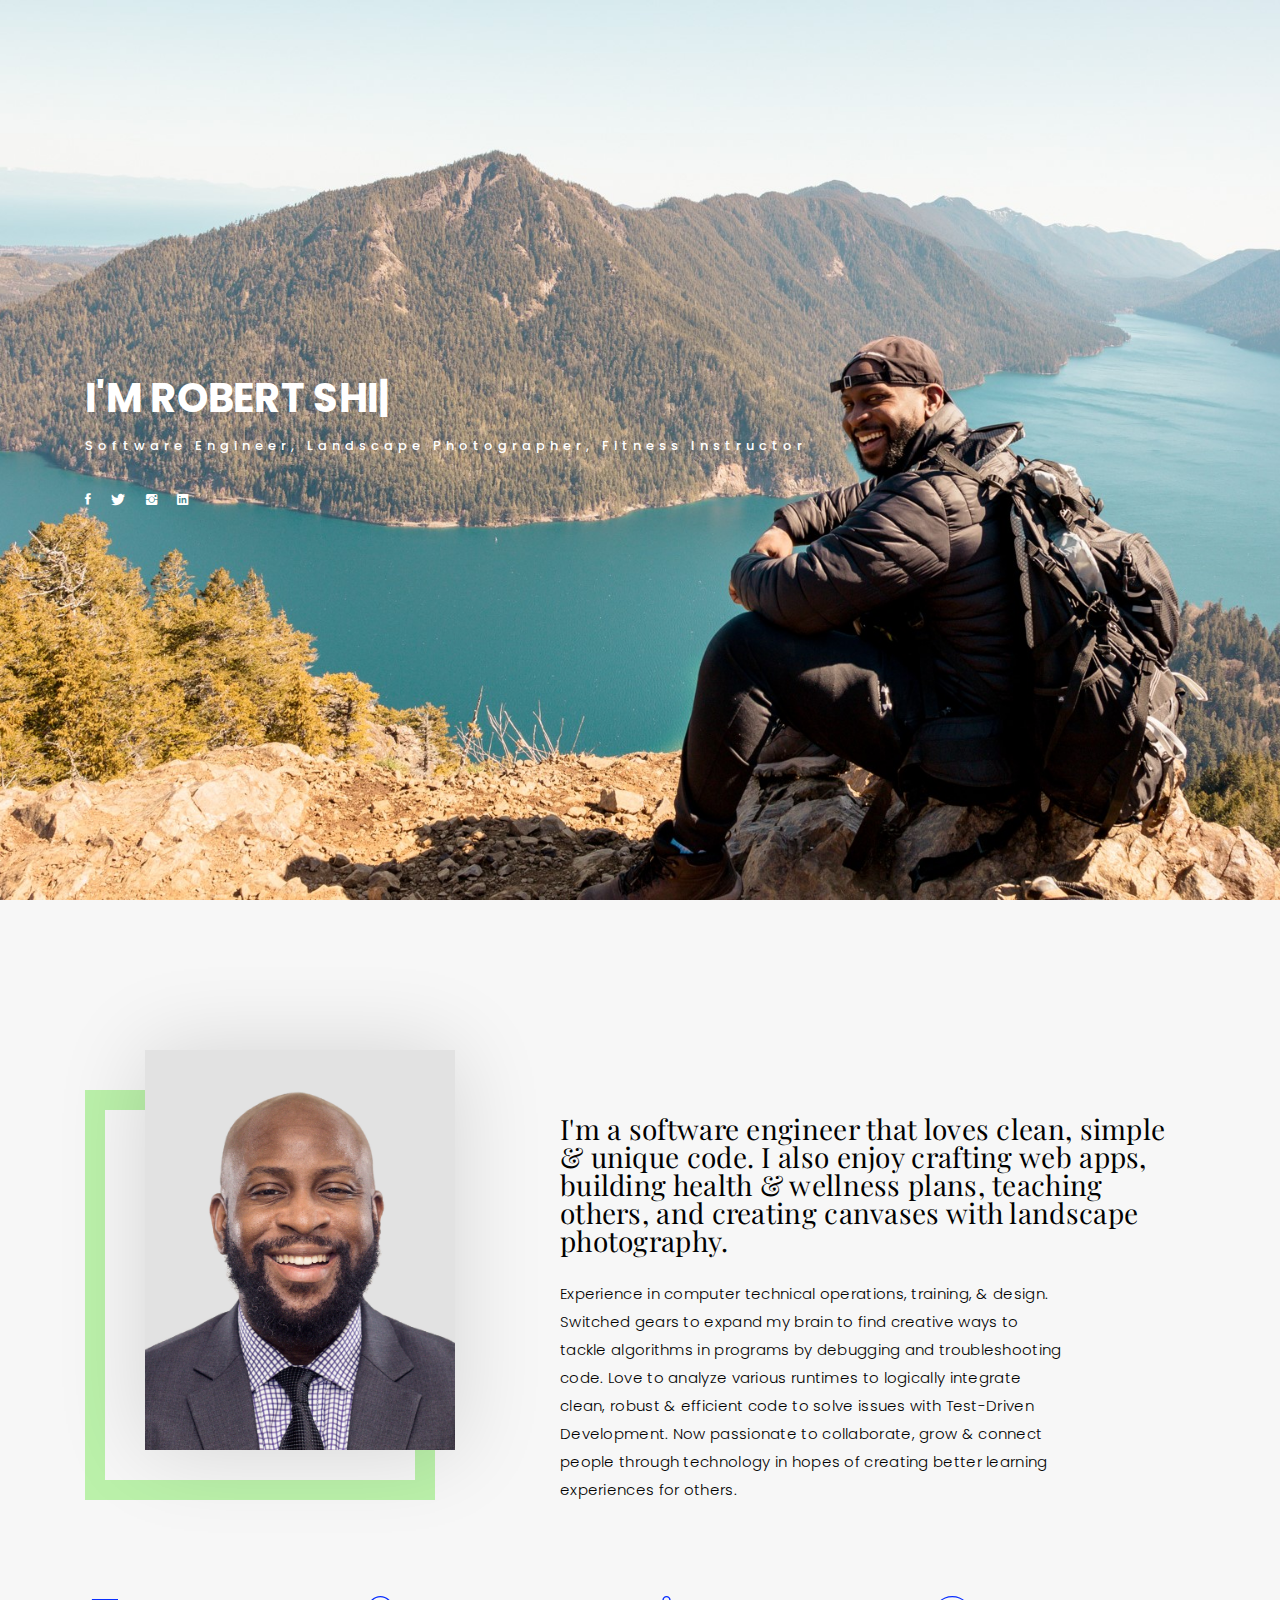
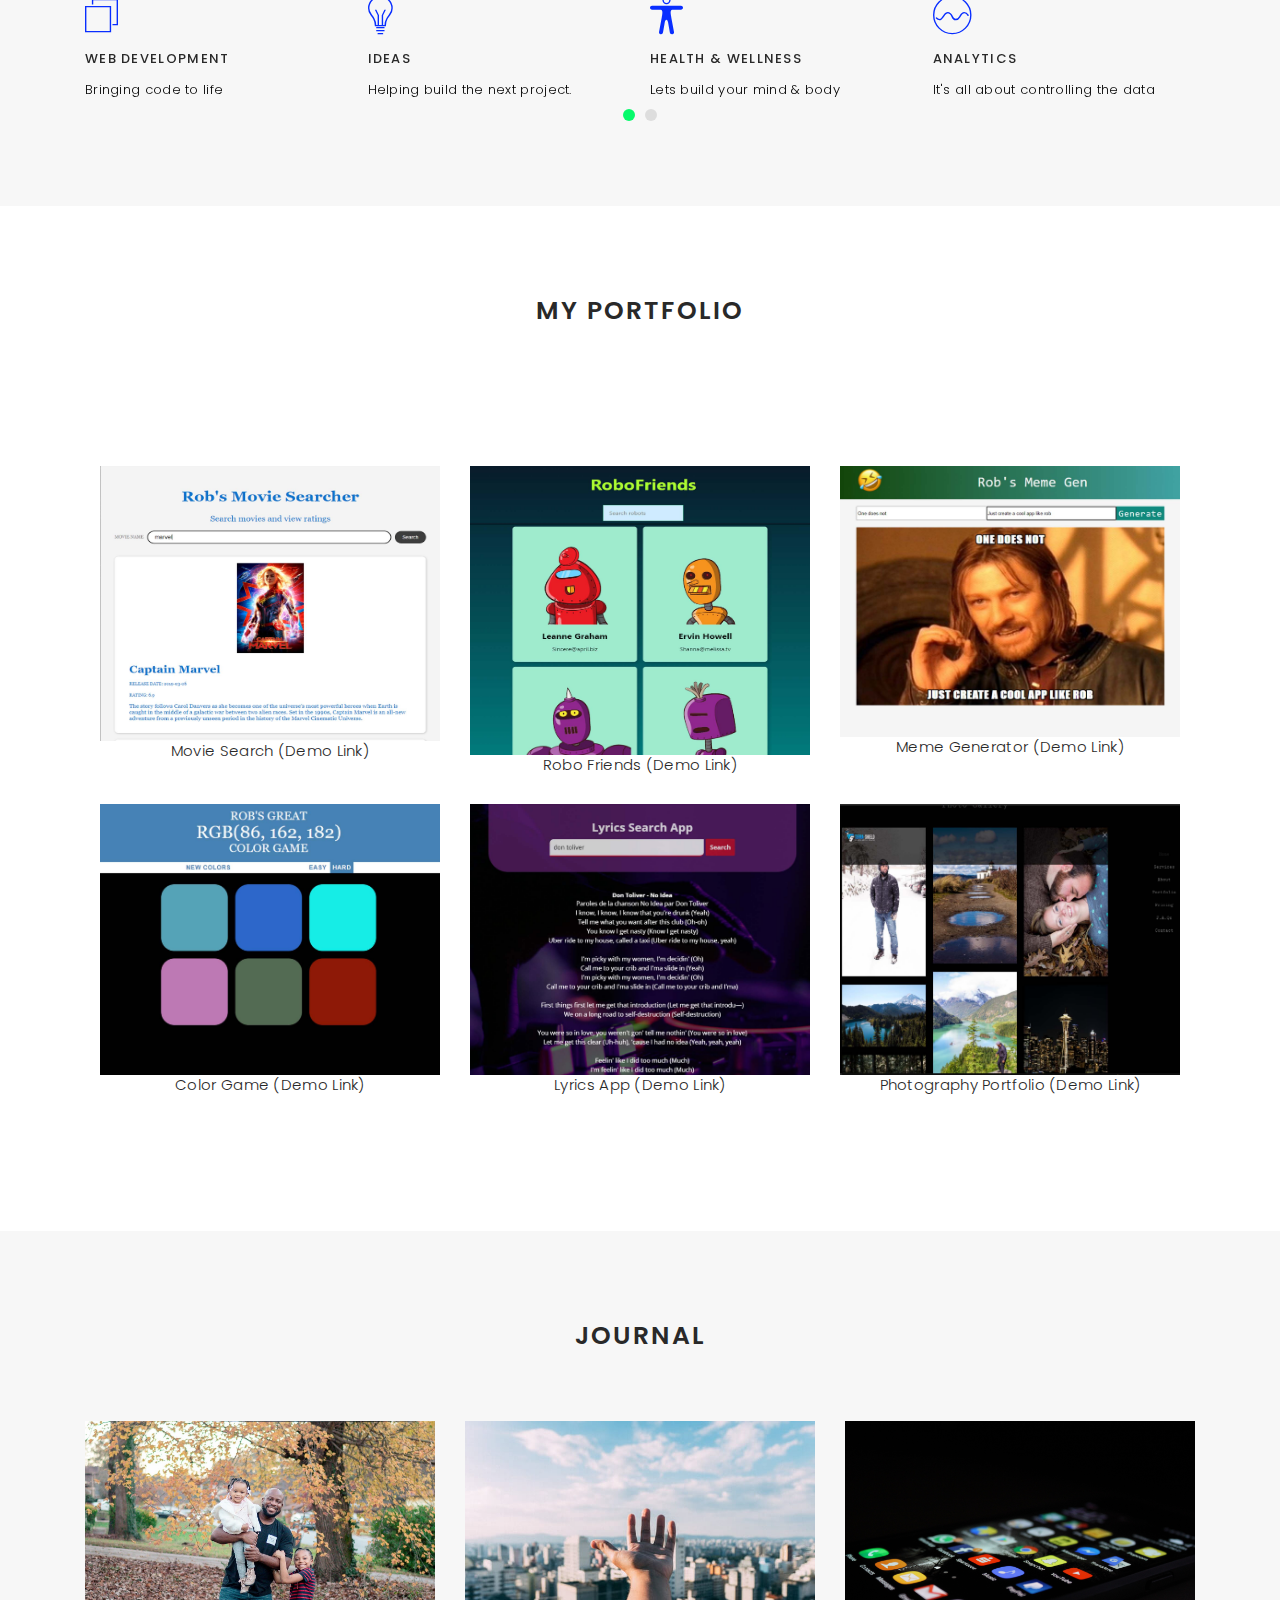
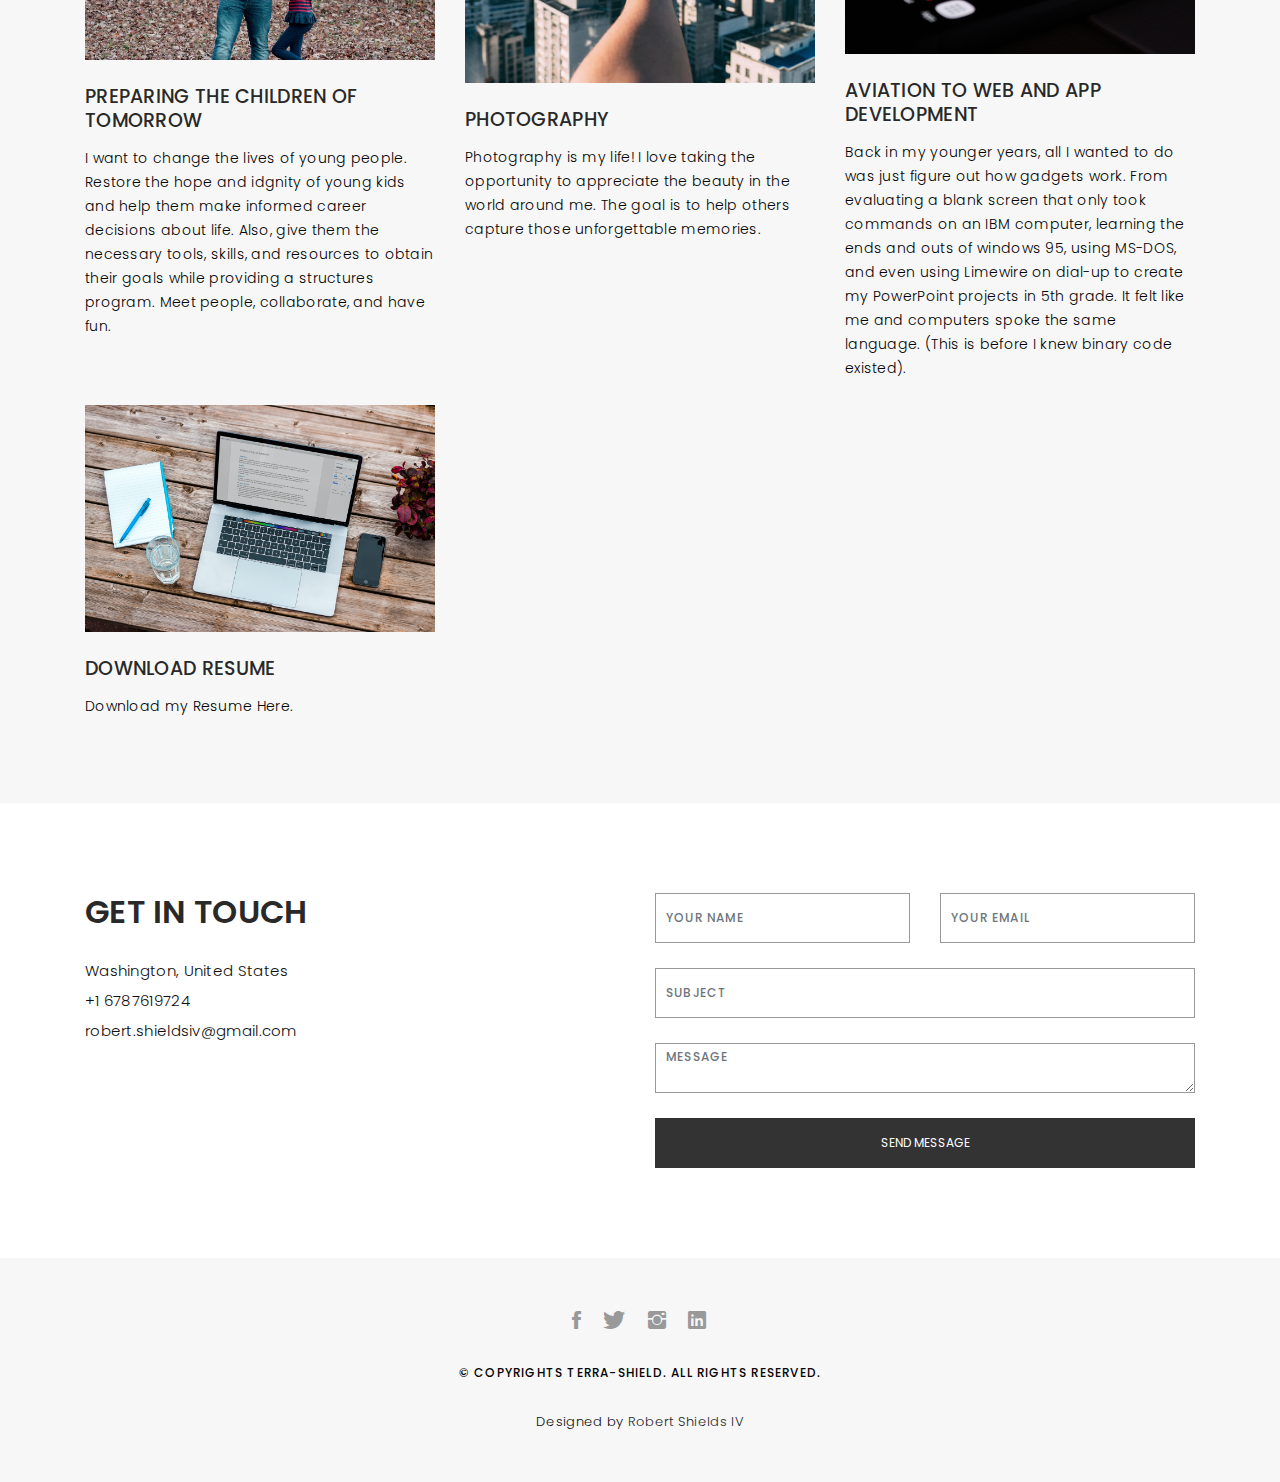
==== commit 2758dbc6: "added target" ====
--- a/index.html
+++ b/index.html
@@ -194,35 +194,35 @@
               <a class="popup-img" href="images/portfolio/portfolio1.jpg">
                 <img src="images/portfolio/portfolio1.jpg" alt="img">
               </a>
-              <a href="https://rshield1.github.io/movie-search/" target="_blank>Movie Search (Demo Link)</a>
+              <a href="https://rshield1.github.io/movie-search/" target="_blank">Movie Search (Demo Link)</a>
             </div>
 
             <div class="col-lg-4 col-md-6 portfolio-thumbnail all mockups uikits photography">
               <a class="popup-img" href="images/portfolio/portfolio2.jpg">
                 <img src="images/portfolio/portfolio2.jpg"  alt="img">
               </a>
-              <a href="https://rshield1.github.io/robofriends/" target="_blank>Robo Friends (Demo Link)</a>
+              <a href="https://rshield1.github.io/robofriends/" target="_blank">Robo Friends (Demo Link)</a>
             </div>
 
             <div class="col-lg-4 col-md-6 portfolio-thumbnail all branding webdesig photographyn">
               <a class="popup-img" href="images/portfolio/portfolio3.jpg">
                 <img src="images/portfolio/portfolio3.jpg" alt="img">
               </a>
-              <a href="https://rshield1.github.io/memegen/" target="_blank>Meme Generator (Demo Link)</a>
+              <a href="https://rshield1.github.io/memegen/" target="_blank">Meme Generator (Demo Link)</a>
             </div>
 
             <div class="col-lg-4 col-md-6 portfolio-thumbnail all mockups webdesign photography">
               <a class="popup-img" href="images/portfolio/portfolio4.jpg">
                 <img src="images/portfolio/portfolio4.jpg" alt="img">
               </a>
-              <a href="https://rshield1.github.io/Color-Game/" target="_blank>Color Game (Demo Link)</a>
+              <a href="https://rshield1.github.io/Color-Game/" target="_blank">Color Game (Demo Link)</a>
             </div>
 
             <div class="col-lg-4 col-md-6 portfolio-thumbnail all branding uikits photography">
               <a class="popup-img" href="images/portfolio/portfolio5.jpg">
                 <img src="images/portfolio/portfolio5.jpg" alt="img">
               </a>
-              <a href="https://rshield1.github.io/lyrics_app/" target="_blank>Lyrics App (Demo Link)</a>
+              <a href="https://rshield1.github.io/lyrics_app/" target="_blank">Lyrics App (Demo Link)</a>
             </div>
 
             <div class="col-lg-4 col-md-6 portfolio-thumbnail all mockups uikits webdesign">
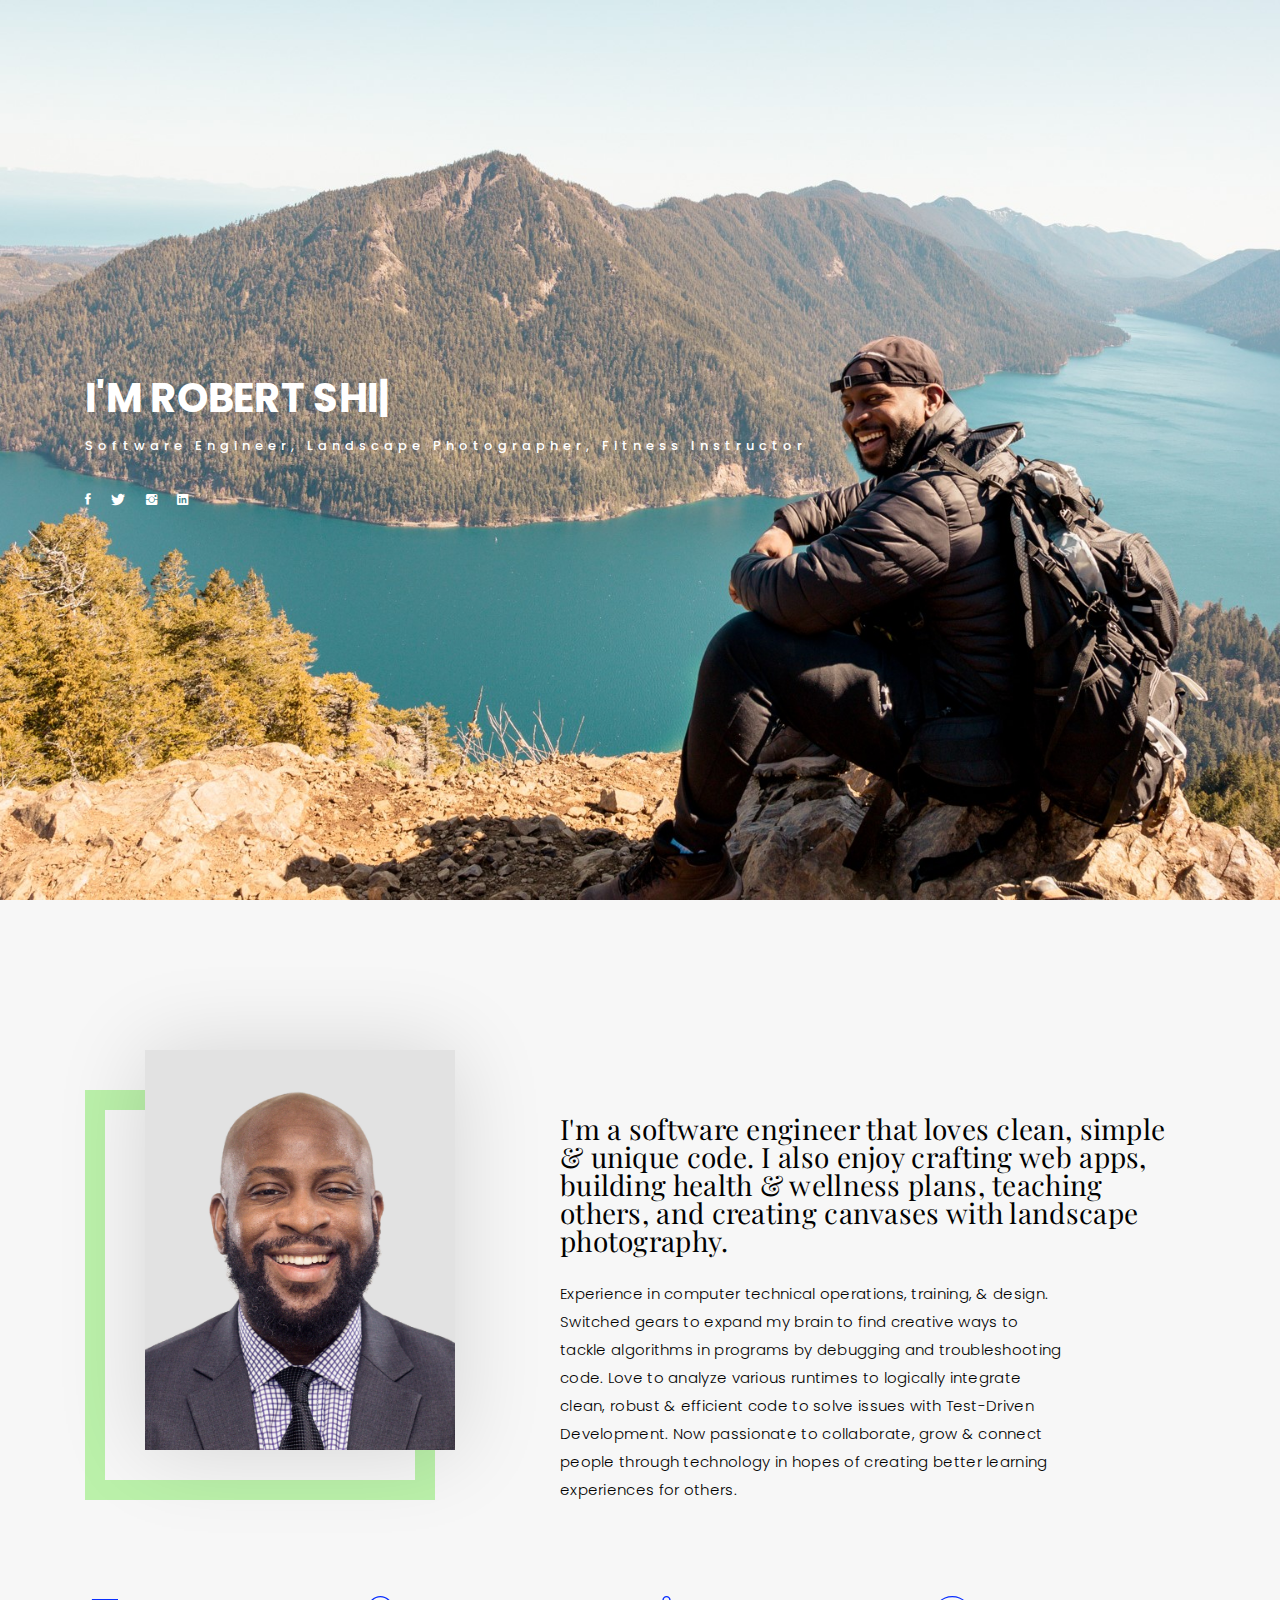
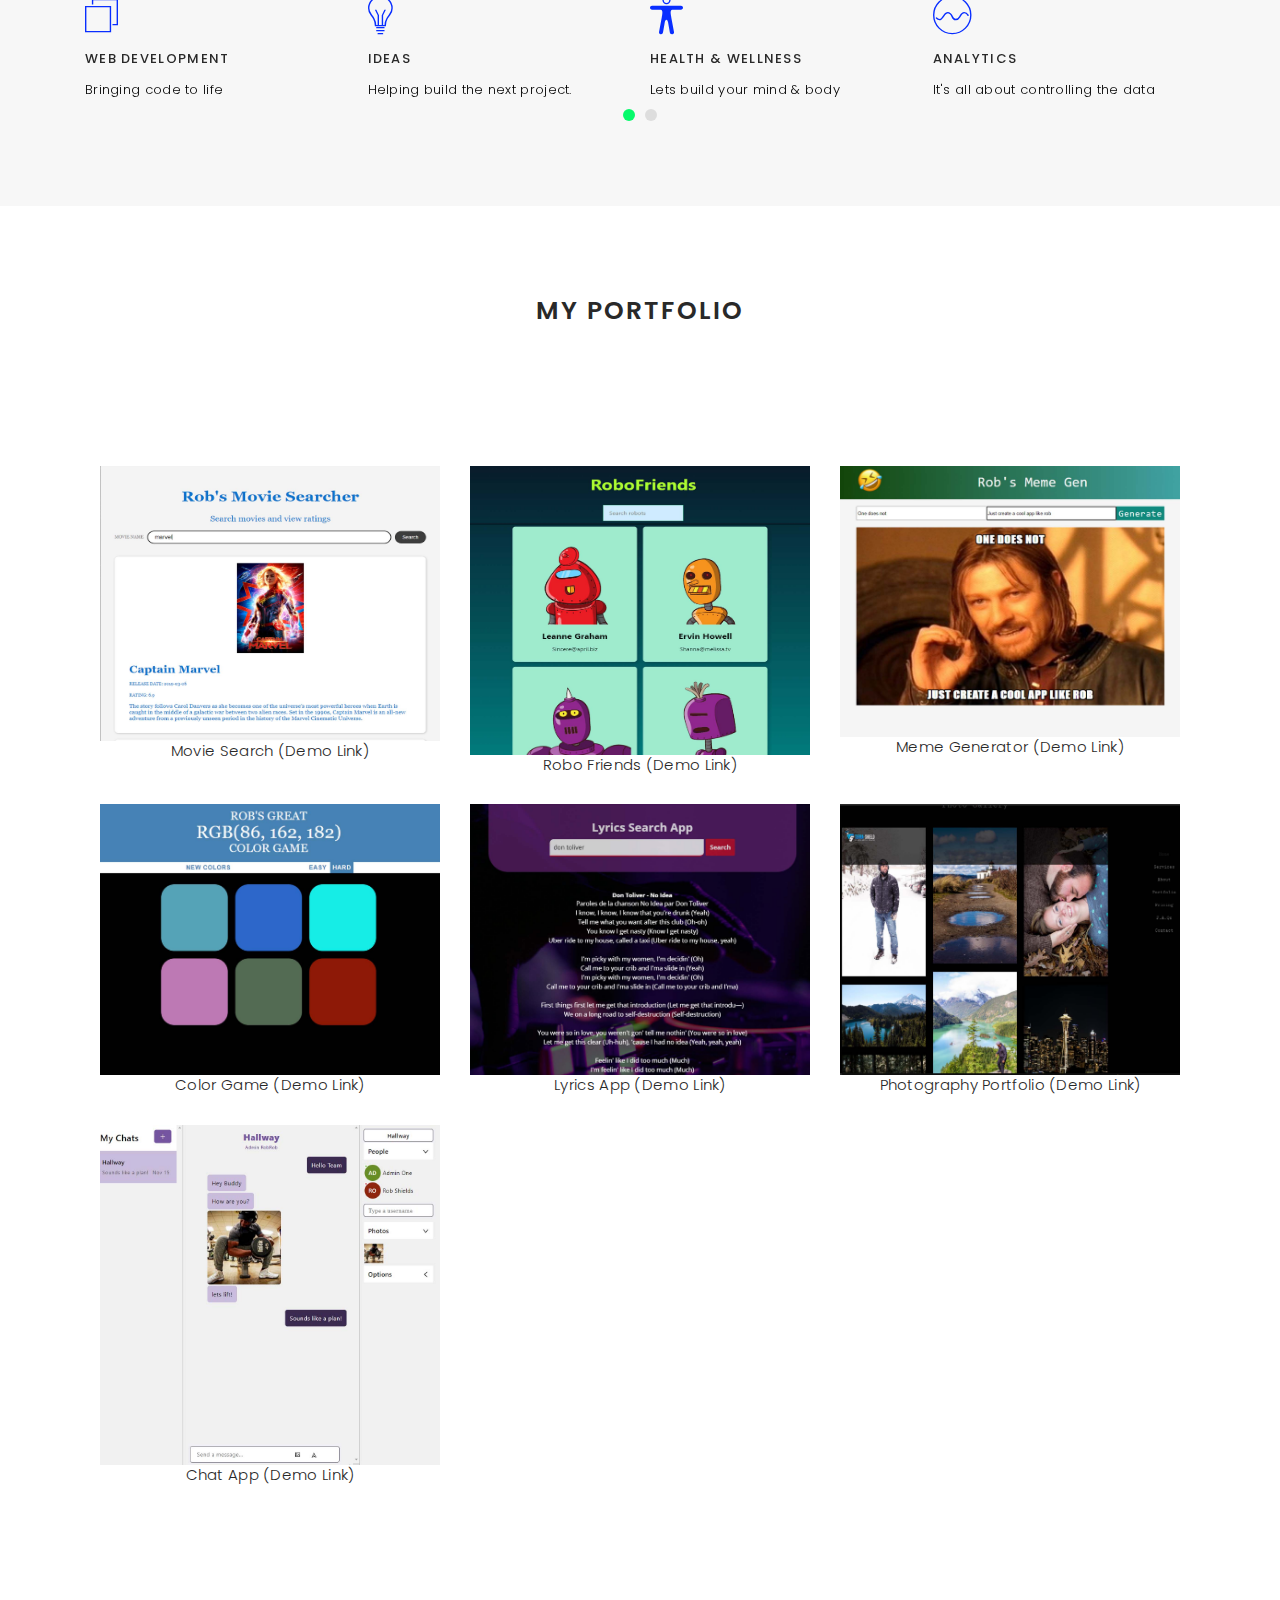
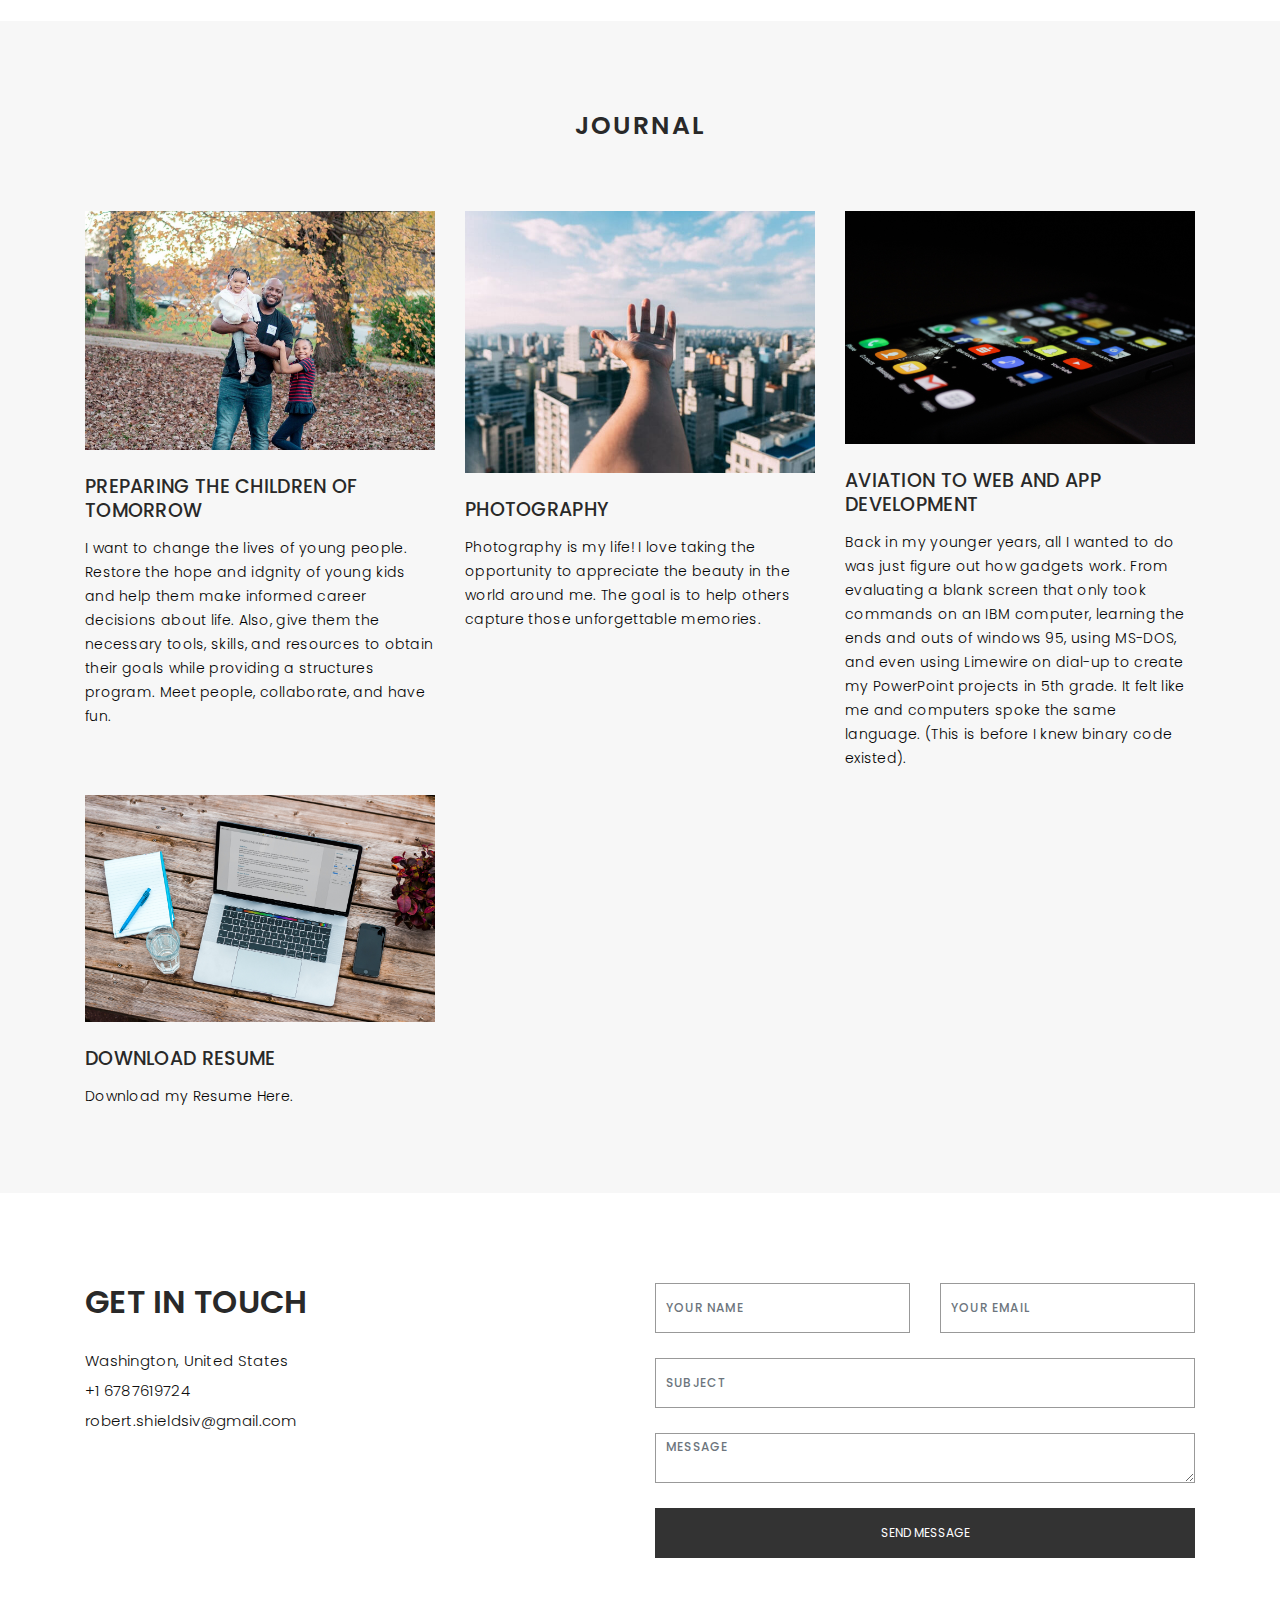
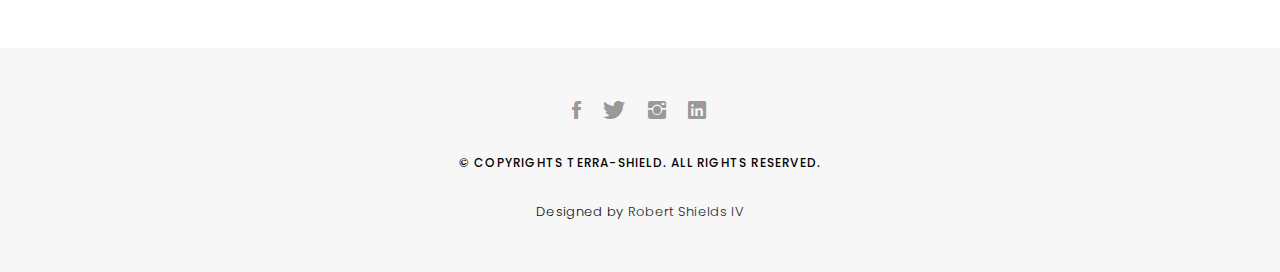
==== commit bd7a195d: "added chat app on site" ====
--- a/index.html
+++ b/index.html
@@ -230,6 +230,13 @@
                 <img src="images/portfolio/portfolio6.jpg" alt="img">
               </a>
               <a href="https://rshield1.github.io/photography-portfolio/" target="_blank">Photography Portfolio (Demo Link)</a>
+            </div>
+
+            <div class="col-lg-4 col-md-6 portfolio-thumbnail all mockups uikits webdesign">
+              <a class="popup-img" href="images/portfolio/portfolio7.jpg">
+                <img src="images/portfolio/portfolio7.jpg" alt="img">
+              </a>
+              <a href="https://collabr-chat-app.netlify.app" target="_blank">Chat App (Demo Link)</a>
             </div>
 
           </div>
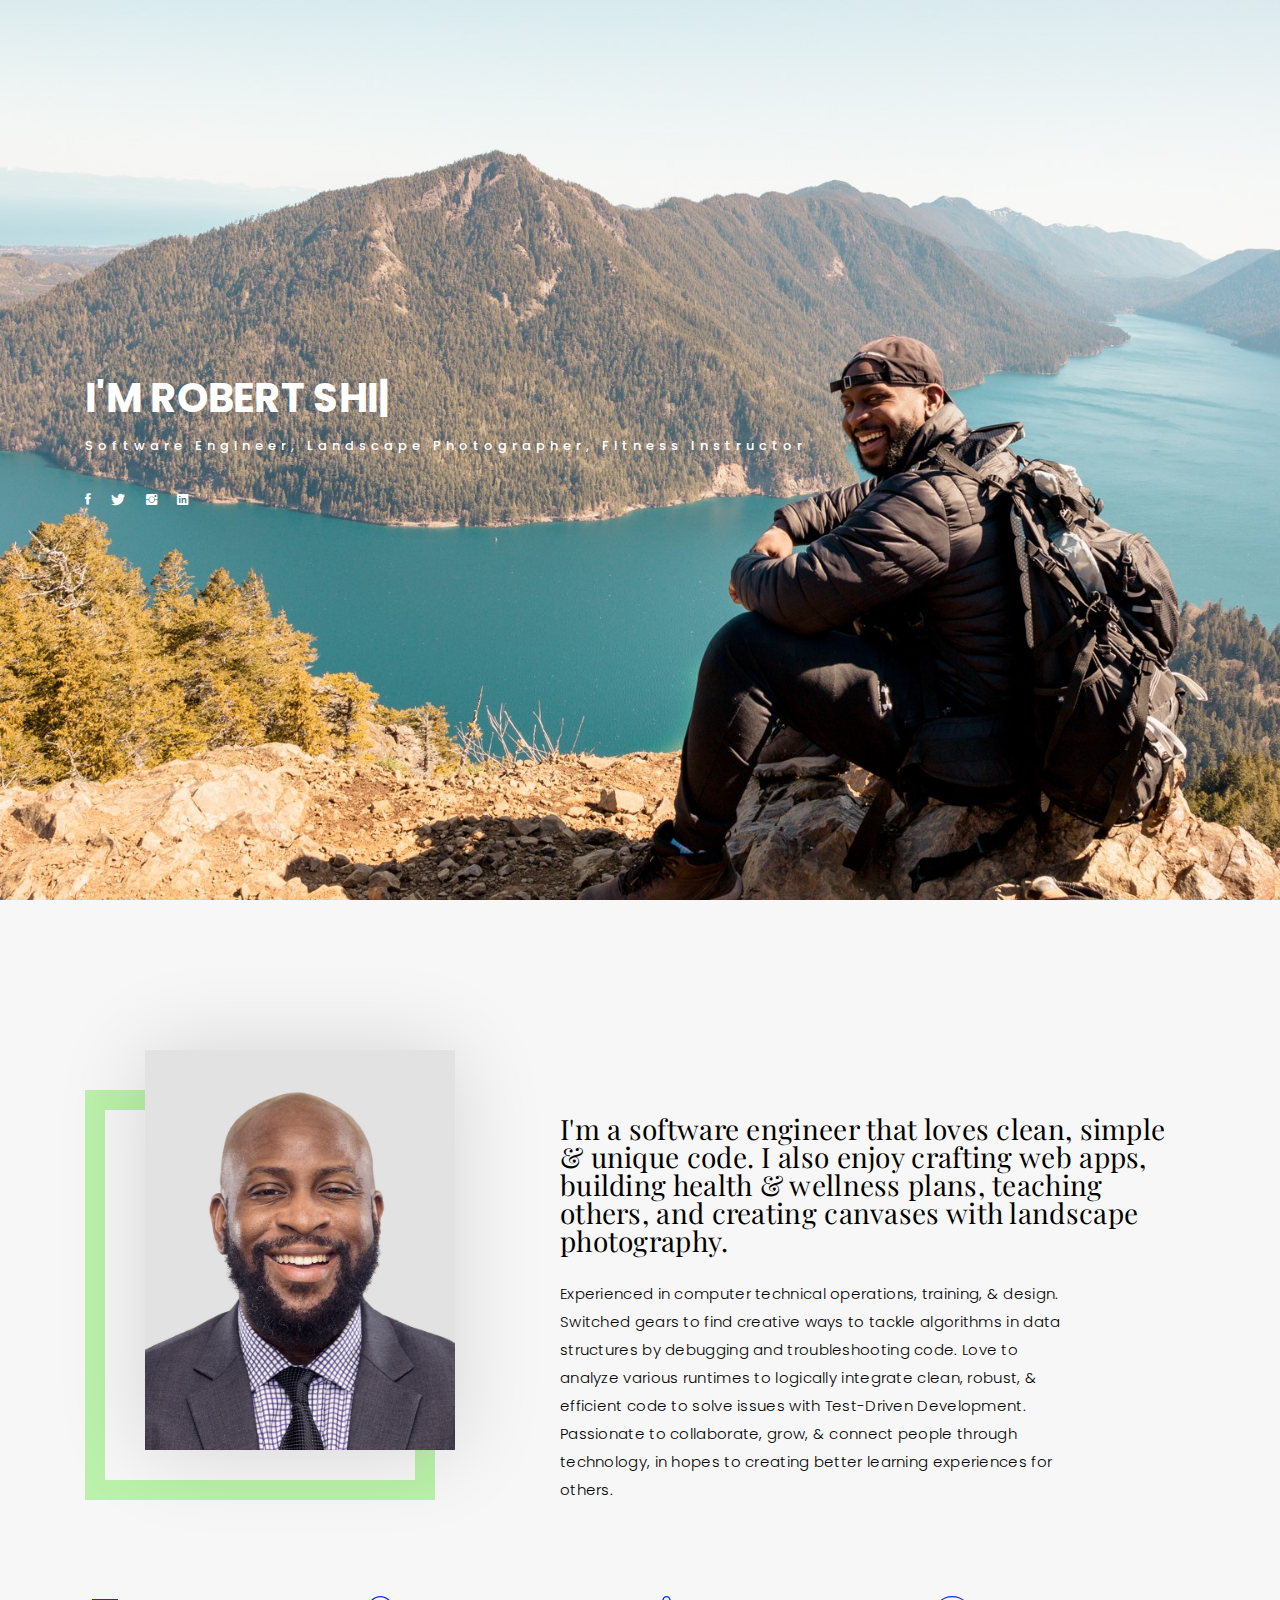
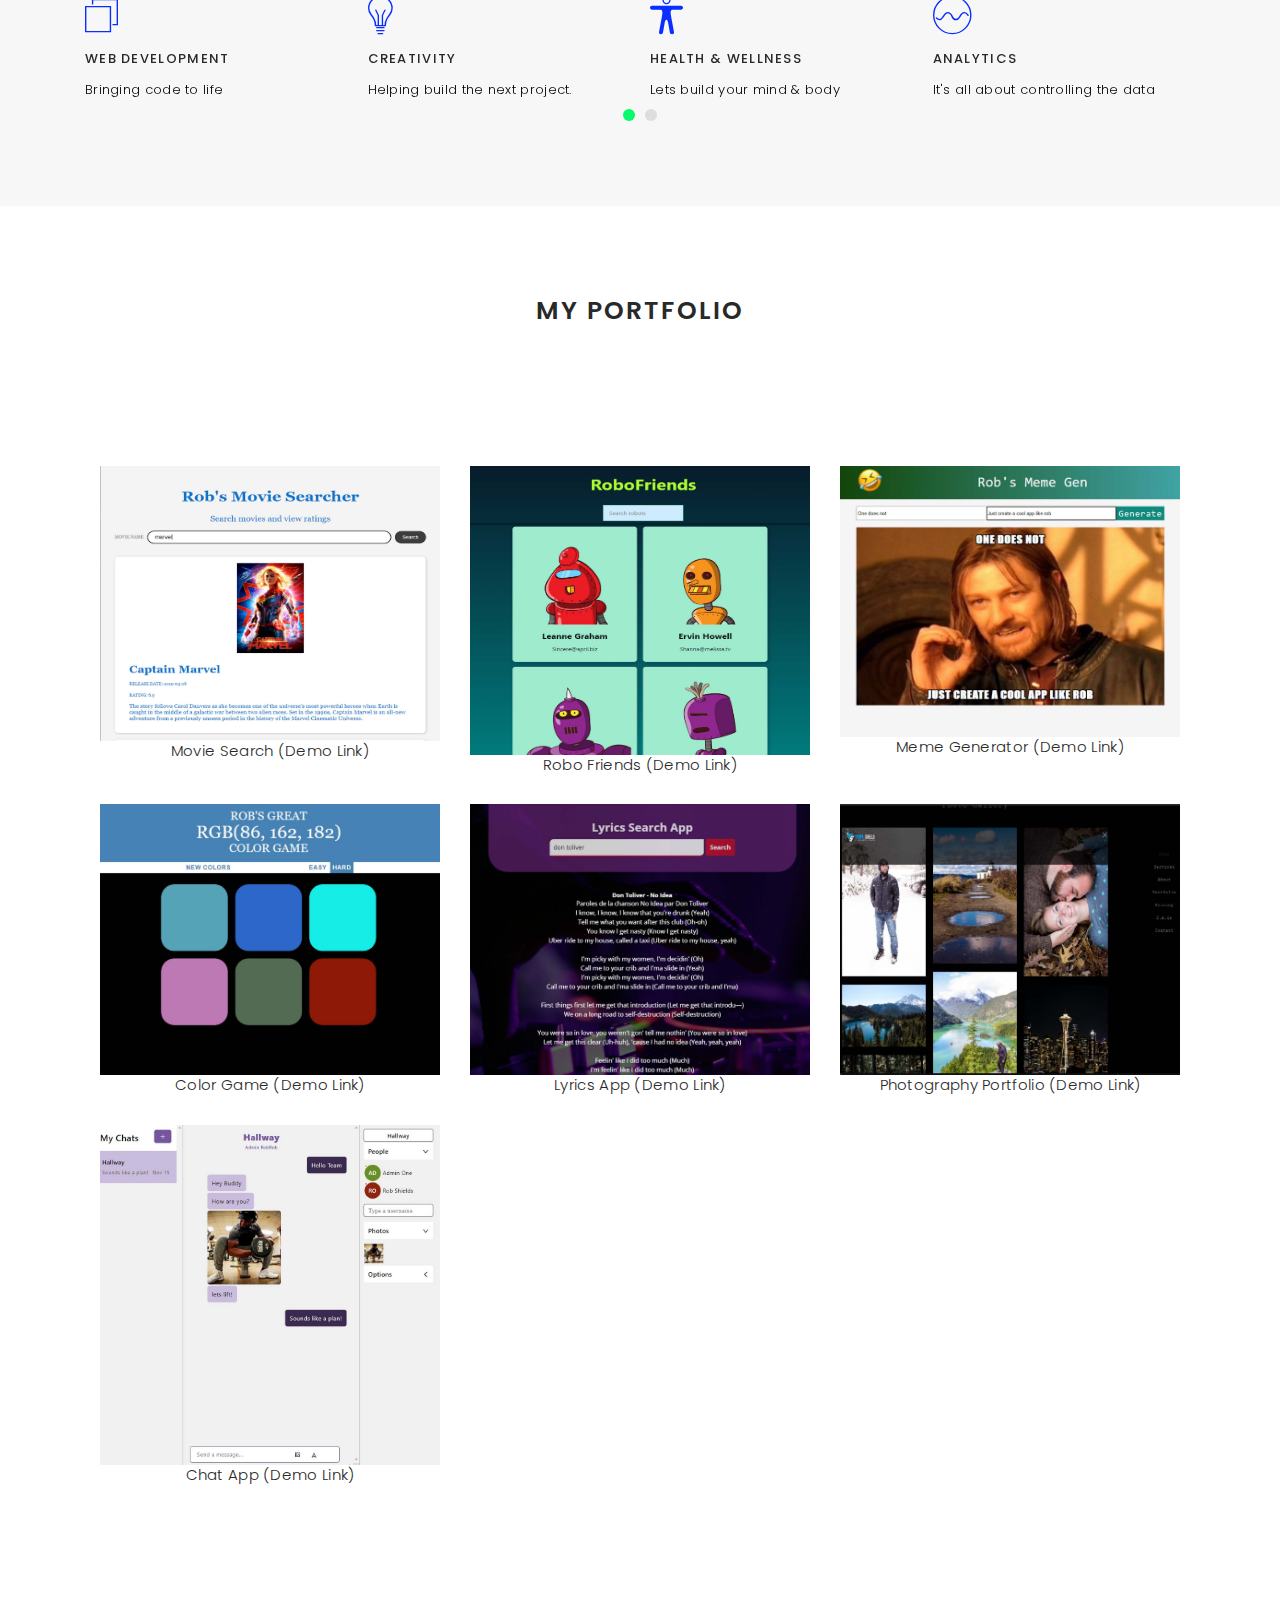
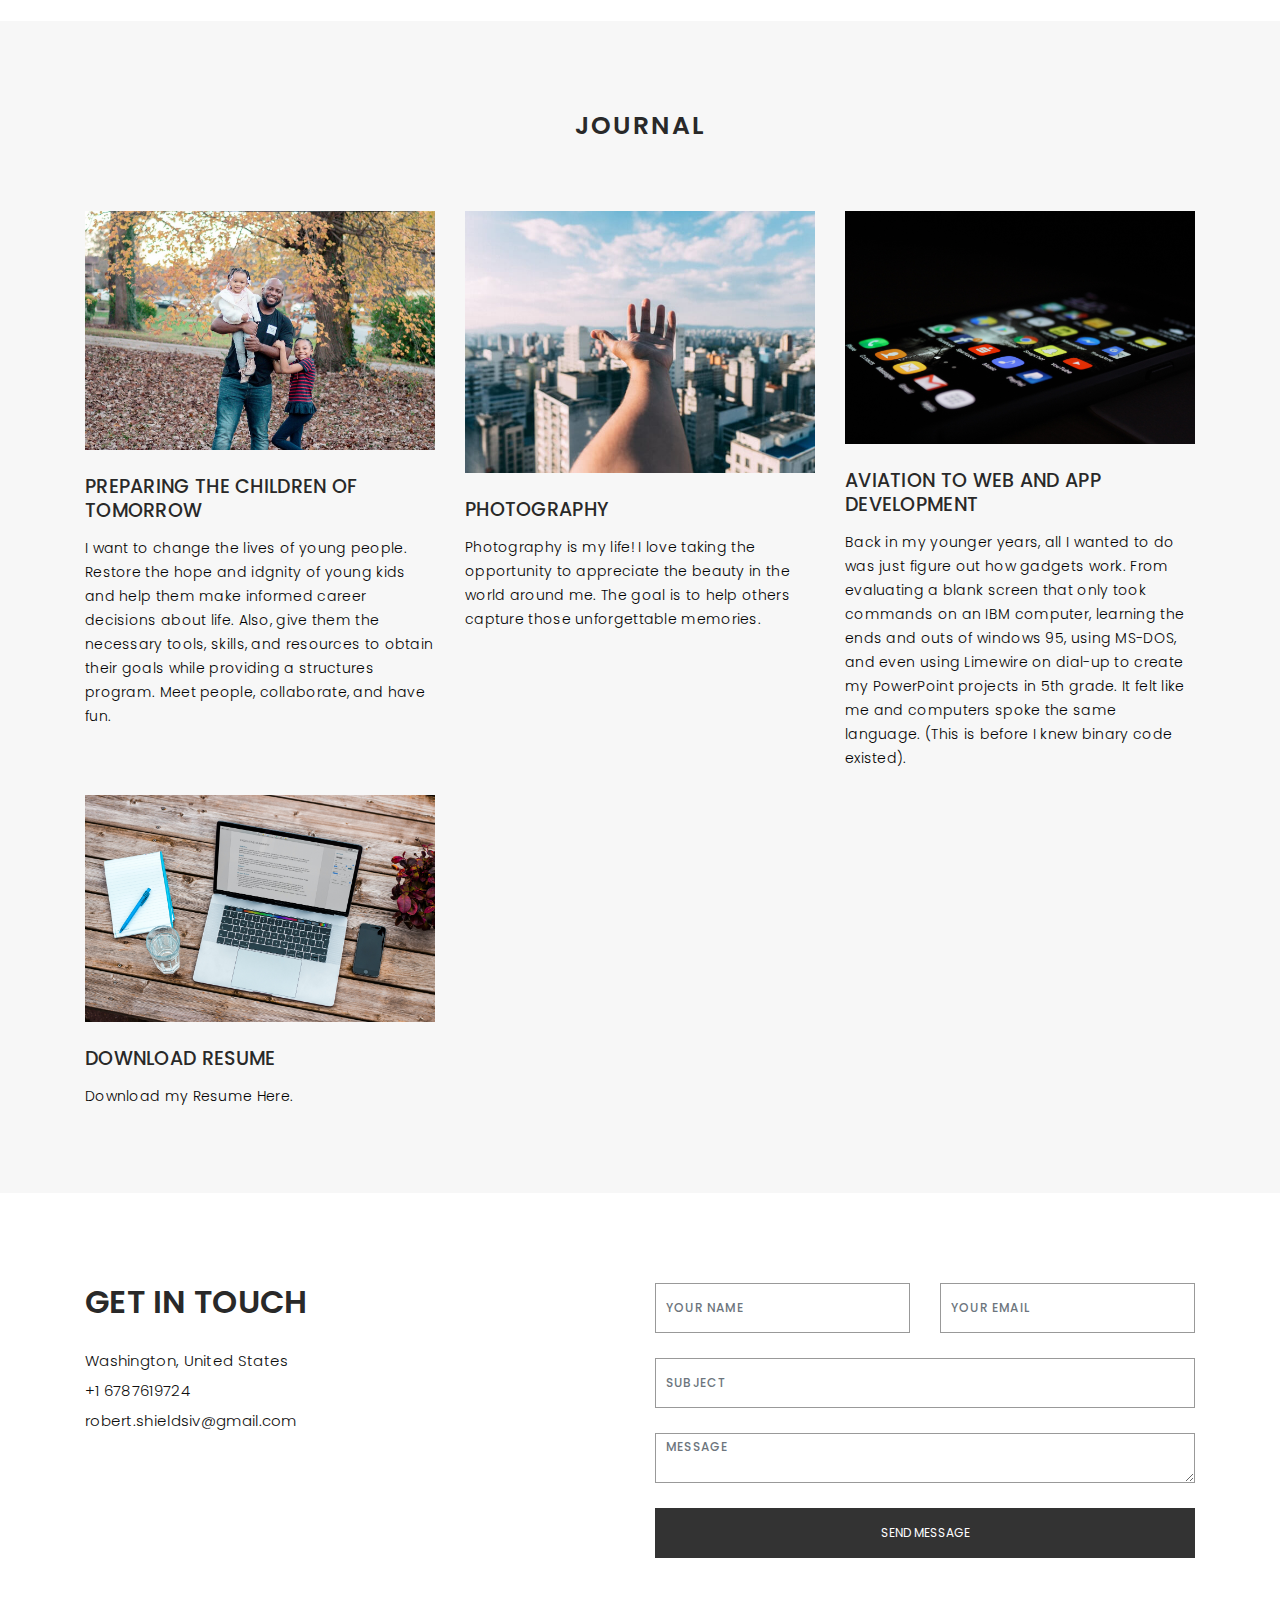
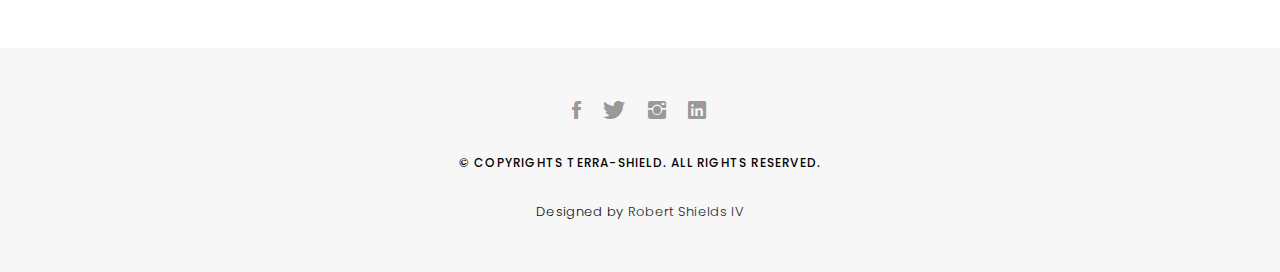
==== commit db27c489: "changed paragraph" ====
--- a/index.html
+++ b/index.html
@@ -96,9 +96,9 @@
           <div class="about-descr">
 
             <p class="p-heading">I'm a software engineer that loves clean, simple & unique code. I also enjoy crafting web apps, building health & wellness plans, teaching others, and creating canvases with landscape photography. </p>
-            <p class="separator">Experience in computer technical operations, training, & design. Switched gears to expand my brain to find creative ways to tackle algorithms in programs by debugging and troubleshooting code. 
-              Love to analyze various runtimes to logically integrate clean, robust & efficient code to solve issues with Test-Driven Development.  
-              Now passionate to collaborate, grow & connect people through technology in hopes of creating better learning experiences for others.</p>
+            <p class="separator">Experienced in computer technical operations, training, & design. Switched gears to find creative ways to tackle algorithms in data structures by debugging and troubleshooting code. 
+              Love to analyze various runtimes to logically integrate clean, robust, & efficient code to solve issues with Test-Driven Development.  
+              Passionate to collaborate, grow, & connect people through technology, in hopes to creating better learning experiences for others.</p>
 
           </div>
 
@@ -126,7 +126,7 @@
           <div class="services-block">
 
             <i class="ion-ios-lightbulb-outline"></i>
-            <span>IDEAS</span>
+            <span>CREATIVITY</span>
             <p class="separator">Helping build the next project.</p>
 
           </div>
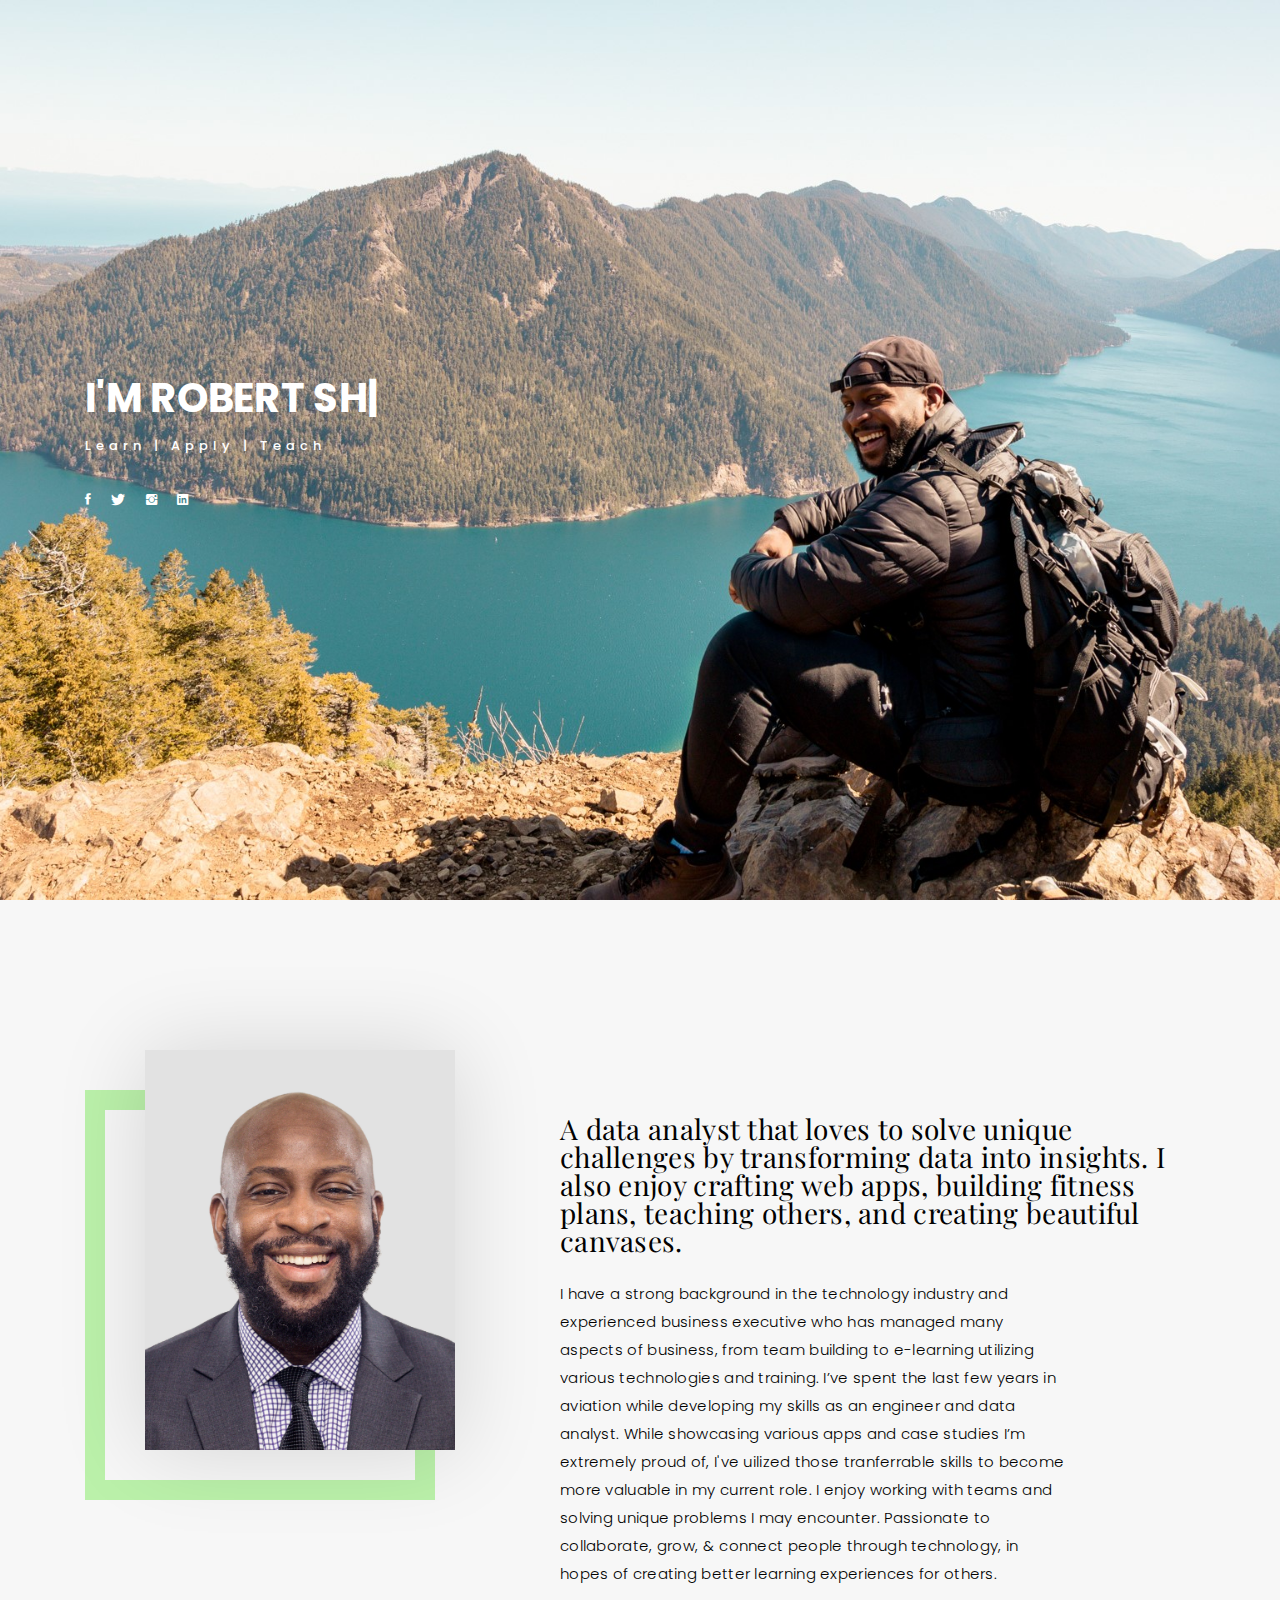
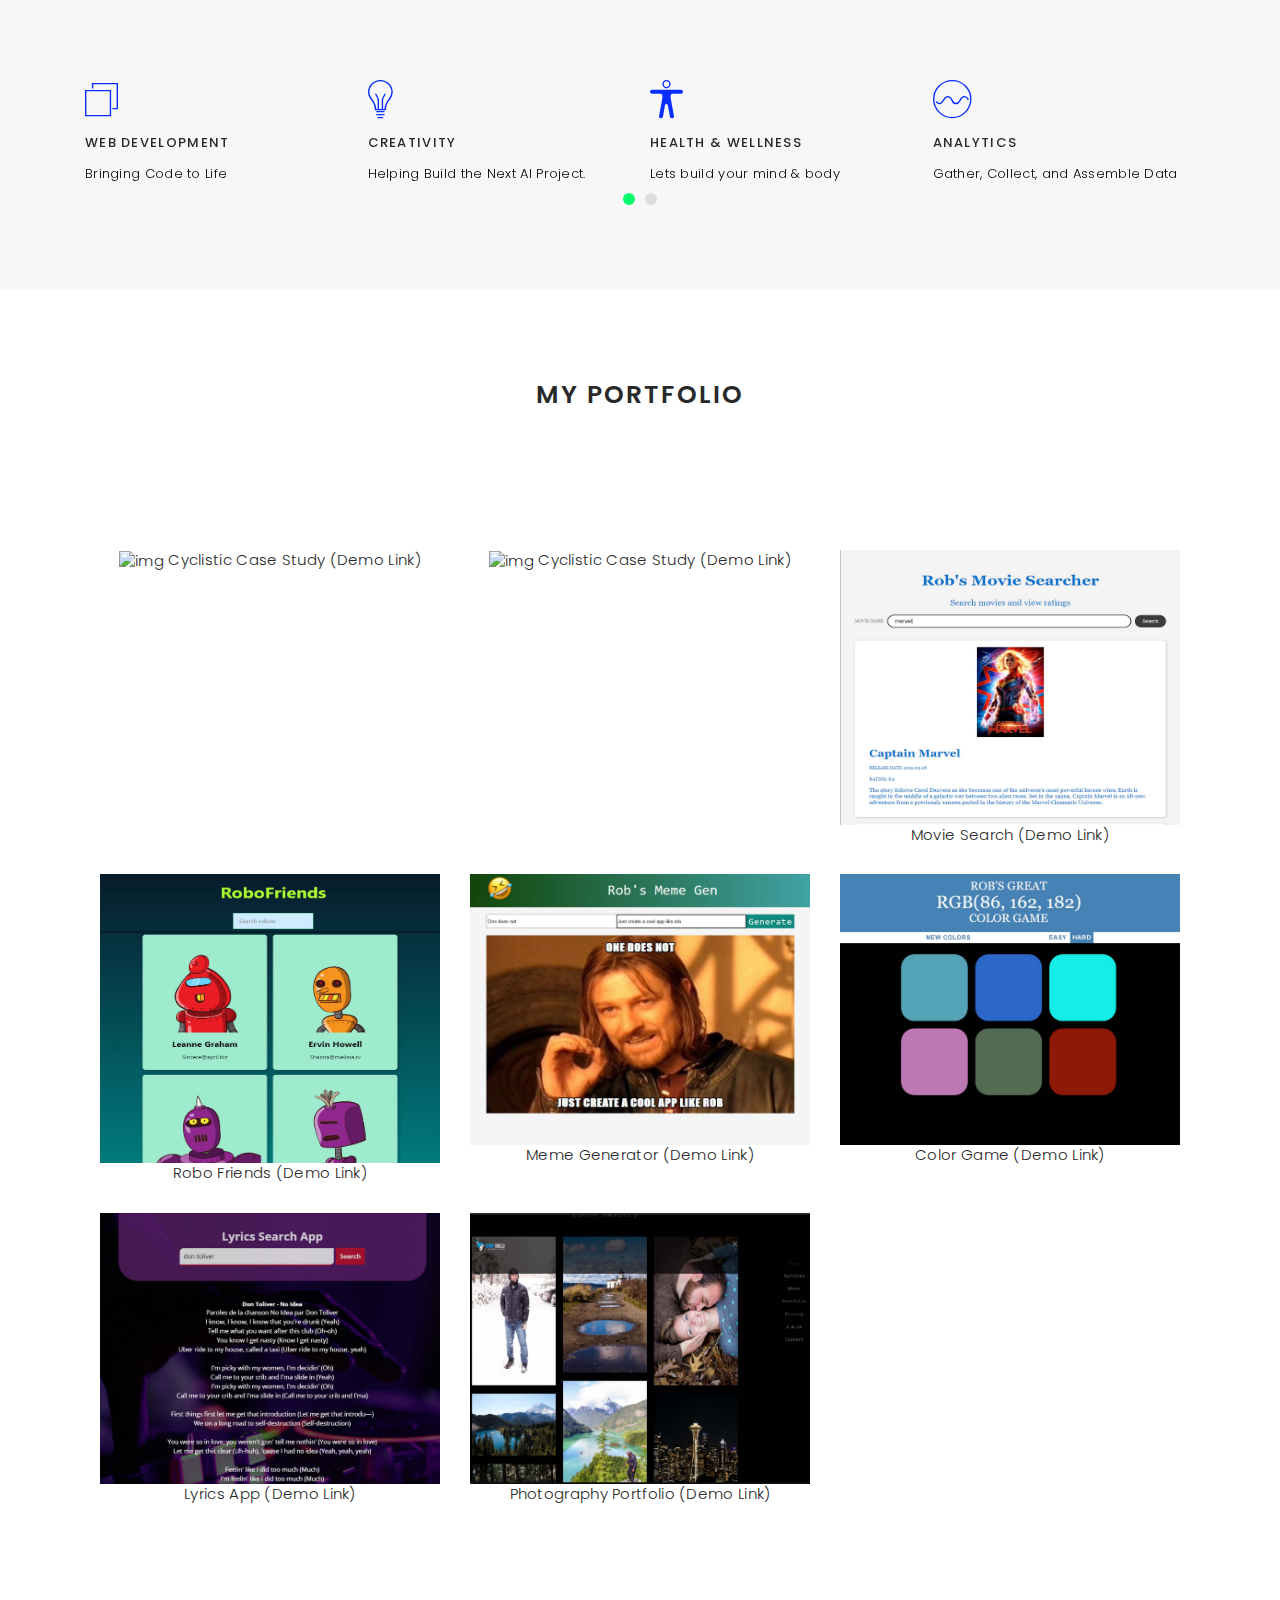
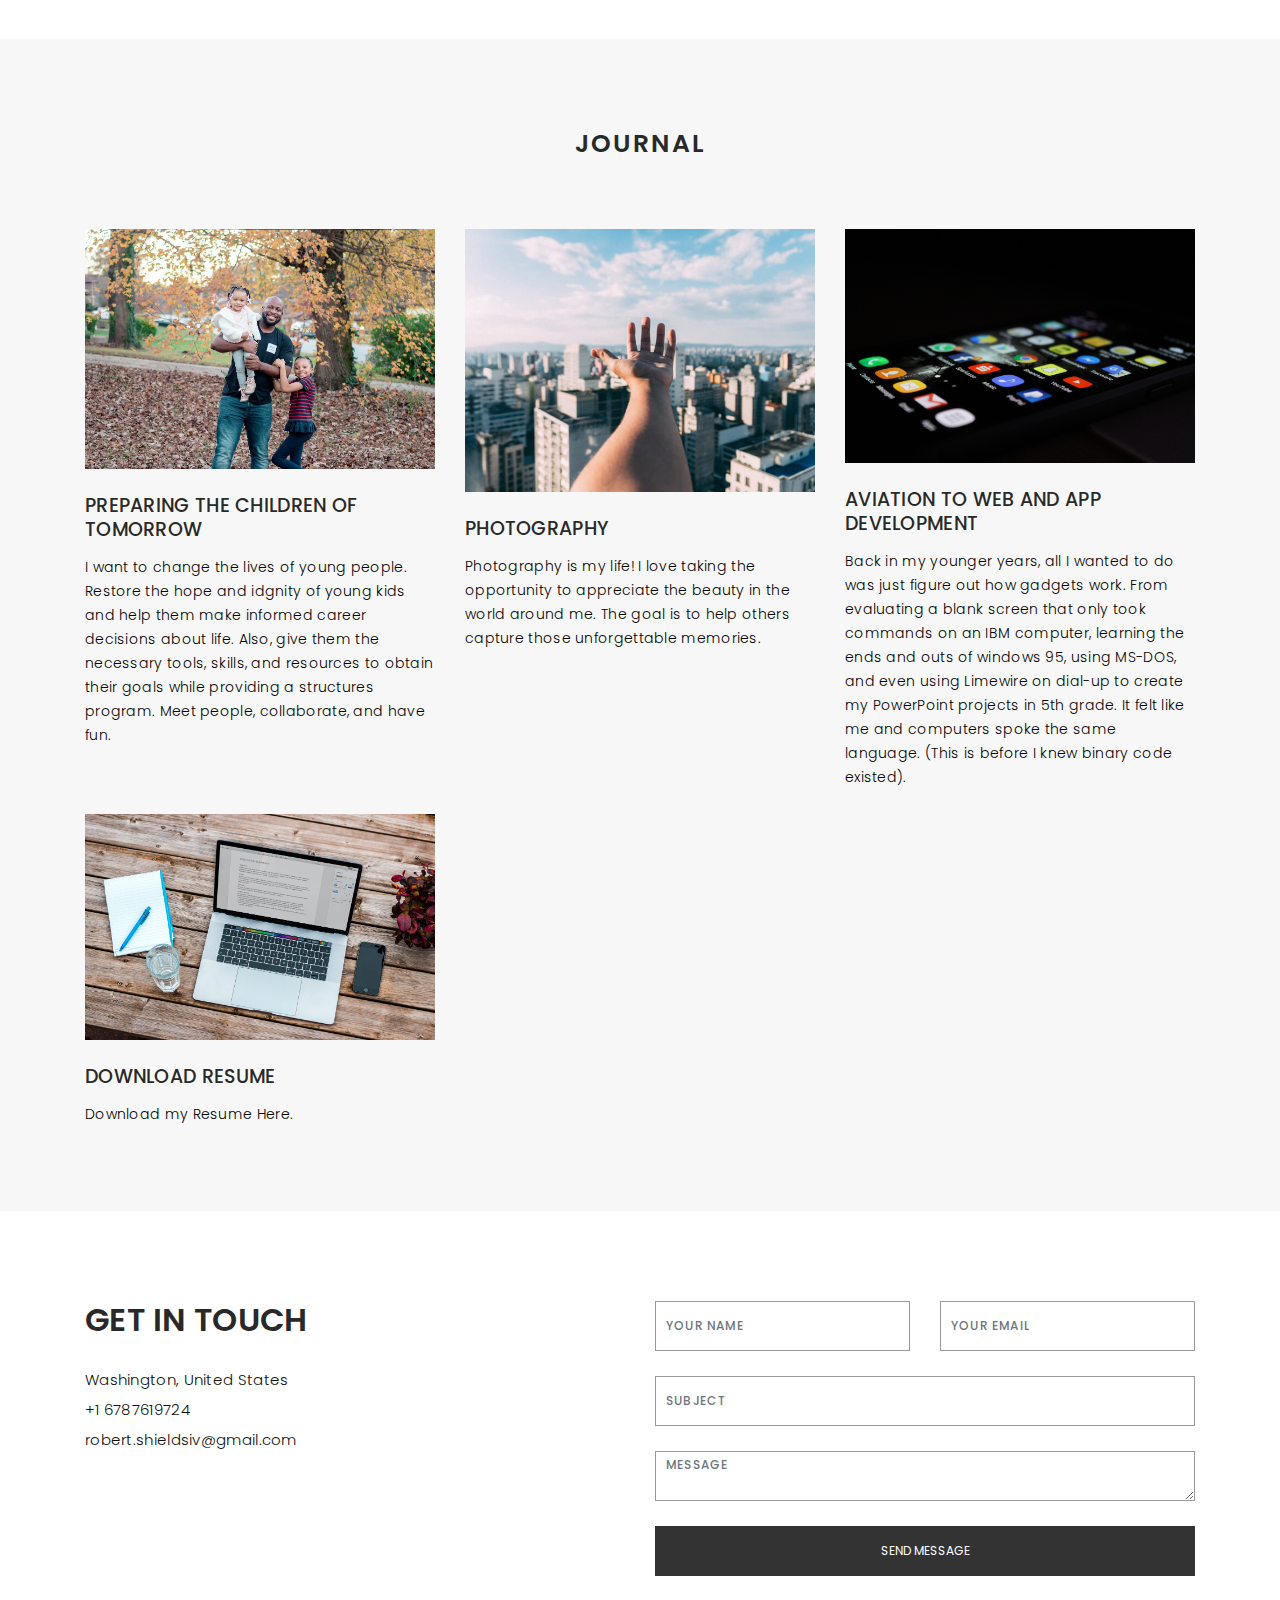
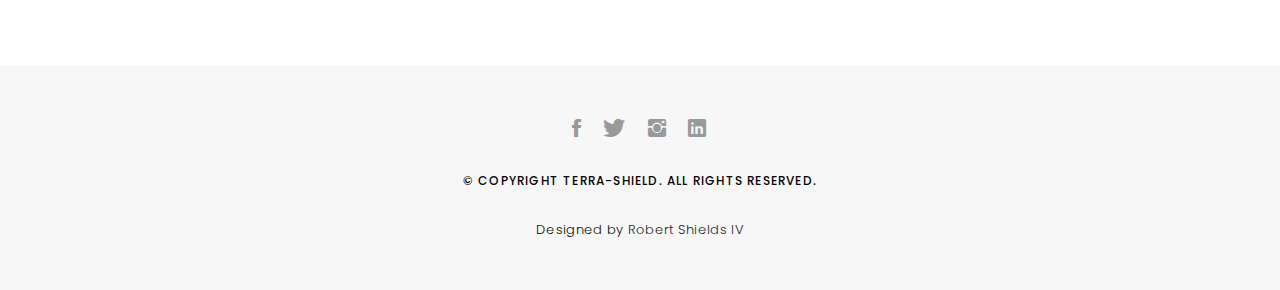
==== commit 40b5e0b6: "revamped website" ====
--- a/index.html
+++ b/index.html
@@ -65,10 +65,10 @@
     <div class="container">
       <div class="header-content">
         <h1>I'm <span class="typed"></span></h1>
-        <p>Software Engineer, Landscape Photographer, Fitness Instructor</p>
+        <p>Learn | Apply | Teach</p>
 
         <ul class="list-unstyled list-social">
-          <li><a href="#"><i class="ion-social-facebook"></i></a></li>
+          <li><a href="https://www.facebook.com/oneshine/"><i class="ion-social-facebook"></i></a></li>
           <li><a href="https://twitter.com/shields_iv" target="_blank"><i class="ion-social-twitter"></i></a></li>
           <li><a href="https://www.instagram.com/shapeshiftshields/" target="_blank"><i class="ion-social-instagram"></i></a></li>
           <li><a href="https://www.linkedin.com/in/robert-shields-iv/" target="_blank"><i class="ion-social-linkedin"></i></a></li>
@@ -95,10 +95,10 @@
         <div class="col-lg-7">
           <div class="about-descr">
 
-            <p class="p-heading">I'm a software engineer that loves clean, simple & unique code. I also enjoy crafting web apps, building health & wellness plans, teaching others, and creating canvases with landscape photography. </p>
-            <p class="separator">Experienced in computer technical operations, training, & design. Switched gears to find creative ways to tackle algorithms in data structures by debugging and troubleshooting code. 
-              Love to analyze various runtimes to logically integrate clean, robust, & efficient code to solve issues with Test-Driven Development.  
-              Passionate to collaborate, grow, & connect people through technology, in hopes to creating better learning experiences for others.</p>
+            <p class="p-heading">A data analyst that loves to solve unique challenges by transforming data into insights. I also enjoy crafting web apps, building fitness plans, teaching others, and creating beautiful canvases. </p>
+            <p class="separator">I have a strong background in the technology industry and experienced business executive who has managed many aspects of business, from team building to e-learning utilizing various technologies and training.
+                I’ve spent the last few years in aviation while developing my skills as an engineer and data analyst. While showcasing various apps and case studies I’m extremely proud of, I've uilized those tranferrable skills to become more valuable in my current role.  
+                I enjoy working with teams and solving unique problems I may encounter.  Passionate to collaborate, grow, & connect people through technology, in hopes of creating better learning experiences for others.</p>
 
           </div>
 
@@ -119,7 +119,7 @@
 
             <i class="ion-ios-browsers-outline"></i>
             <span>WEB DEVELOPMENT</span>
-            <p class="separator">Bringing code to life</p>
+            <p class="separator">Bringing Code to Life</p>
 
           </div>
 
@@ -127,7 +127,7 @@
 
             <i class="ion-ios-lightbulb-outline"></i>
             <span>CREATIVITY</span>
-            <p class="separator">Helping build the next project.</p>
+            <p class="separator">Helping Build the Next AI Project.</p>
 
           </div>
 
@@ -143,8 +143,8 @@
           <div class="services-block">
 
             <i class="ion-ios-analytics-outline"></i>
-            <span>Analytics</span>
-            <p class="separator">It's all about controlling the data</p>
+            <span>ANALYTICS</span>
+            <p class="separator">Gather, Collect, and Assemble Data</p>
 
           </div>
 
@@ -191,6 +191,20 @@
           <div class="portfolio-container">
 
             <div class="col-lg-4 col-md-6 portfolio-thumbnail all branding uikits webdesign">
+              <a class="popup-img" href="images/portfolio/portfolio8.jpg">
+                <img src="images/portfolio/portfolio8.jpg" alt="img">
+              </a>
+              <a href="https://docs.google.com/presentation/d/1oTwEnuul11-iKZMlbhNDR__R_M8d-NISLj3uPjZ2ON8/edit?usp=sharing&resourcekey=0-d0Lp34E8FtSBOeTKF6sQqA" target="_blank">Cyclistic Case Study (Demo Link)</a>
+            </div>
+
+            <div class="col-lg-4 col-md-6 portfolio-thumbnail all branding uikits webdesign">
+              <a class="popup-img" href="images/portfolio/portfolio9.jpg">
+                <img src="images/portfolio/portfolio9.jpg" alt="img">
+              </a>
+              <a href="https://www.kaggle.com/code/robertiv/robs-capstone-project" target="_blank">Cyclistic Case Study (Demo Link)</a>
+            </div>
+
+            <div class="col-lg-4 col-md-6 portfolio-thumbnail all branding uikits webdesign">
               <a class="popup-img" href="images/portfolio/portfolio1.jpg">
                 <img src="images/portfolio/portfolio1.jpg" alt="img">
               </a>
@@ -229,16 +243,8 @@
               <a class="popup-img" href="images/portfolio/portfolio6.jpg">
                 <img src="images/portfolio/portfolio6.jpg" alt="img">
               </a>
-              <a href="https://rshield1.github.io/photography-portfolio/" target="_blank">Photography Portfolio (Demo Link)</a>
-            </div>
-
-            <div class="col-lg-4 col-md-6 portfolio-thumbnail all mockups uikits webdesign">
-              <a class="popup-img" href="images/portfolio/portfolio7.jpg">
-                <img src="images/portfolio/portfolio7.jpg" alt="img">
-              </a>
-              <a href="https://collabr-chat-app.netlify.app" target="_blank">Chat App (Demo Link)</a>
-            </div>
-
+              <a href="https://robs-photography-portfolio.webnode.page" target="_blank">Photography Portfolio (Demo Link)</a>
+            </div>
           </div>
         </div>
       </div>
@@ -319,11 +325,11 @@
           <div class="col-lg-4 col-md-6">
             <div class="journal-info">
 
-              <a href="https://drive.google.com/file/d/1wxd0V0AQ2gZ0tcfxMr0Vy_d0KZF0Nh0v/view?usp=sharing"><img src="images/resume.jpg" class="img-responsive" alt="img"></a>
+              <a href="https://docs.google.com/document/d/1dLZY889O3jm80I78CanaNMAlOnDWEEWN6vUXfz-WopI/edit?usp=sharing"><img src="images/resume.jpg" class="img-responsive" alt="img"></a>
 
               <div class="journal-txt">
 
-                <h4><a href="https://drive.google.com/file/d/1wxd0V0AQ2gZ0tcfxMr0Vy_d0KZF0Nh0v/view?usp=sharing">DOWNLOAD RESUME</a></h4>
+                <h4><a href="https://docs.google.com/document/d/1dLZY889O3jm80I78CanaNMAlOnDWEEWN6vUXfz-WopI/edit?usp=sharing">DOWNLOAD RESUME</a></h4>
                 <p class="separator">Download my Resume Here.
                 </p>
 
@@ -423,7 +429,7 @@
 
       </div>
 
-      <p>&copy; Copyrights Terra-Shield. All rights reserved.</p>
+      <p>&copy; Copyright Terra-Shield. All rights reserved.</p>
 
       <div class="credits">
         <!--
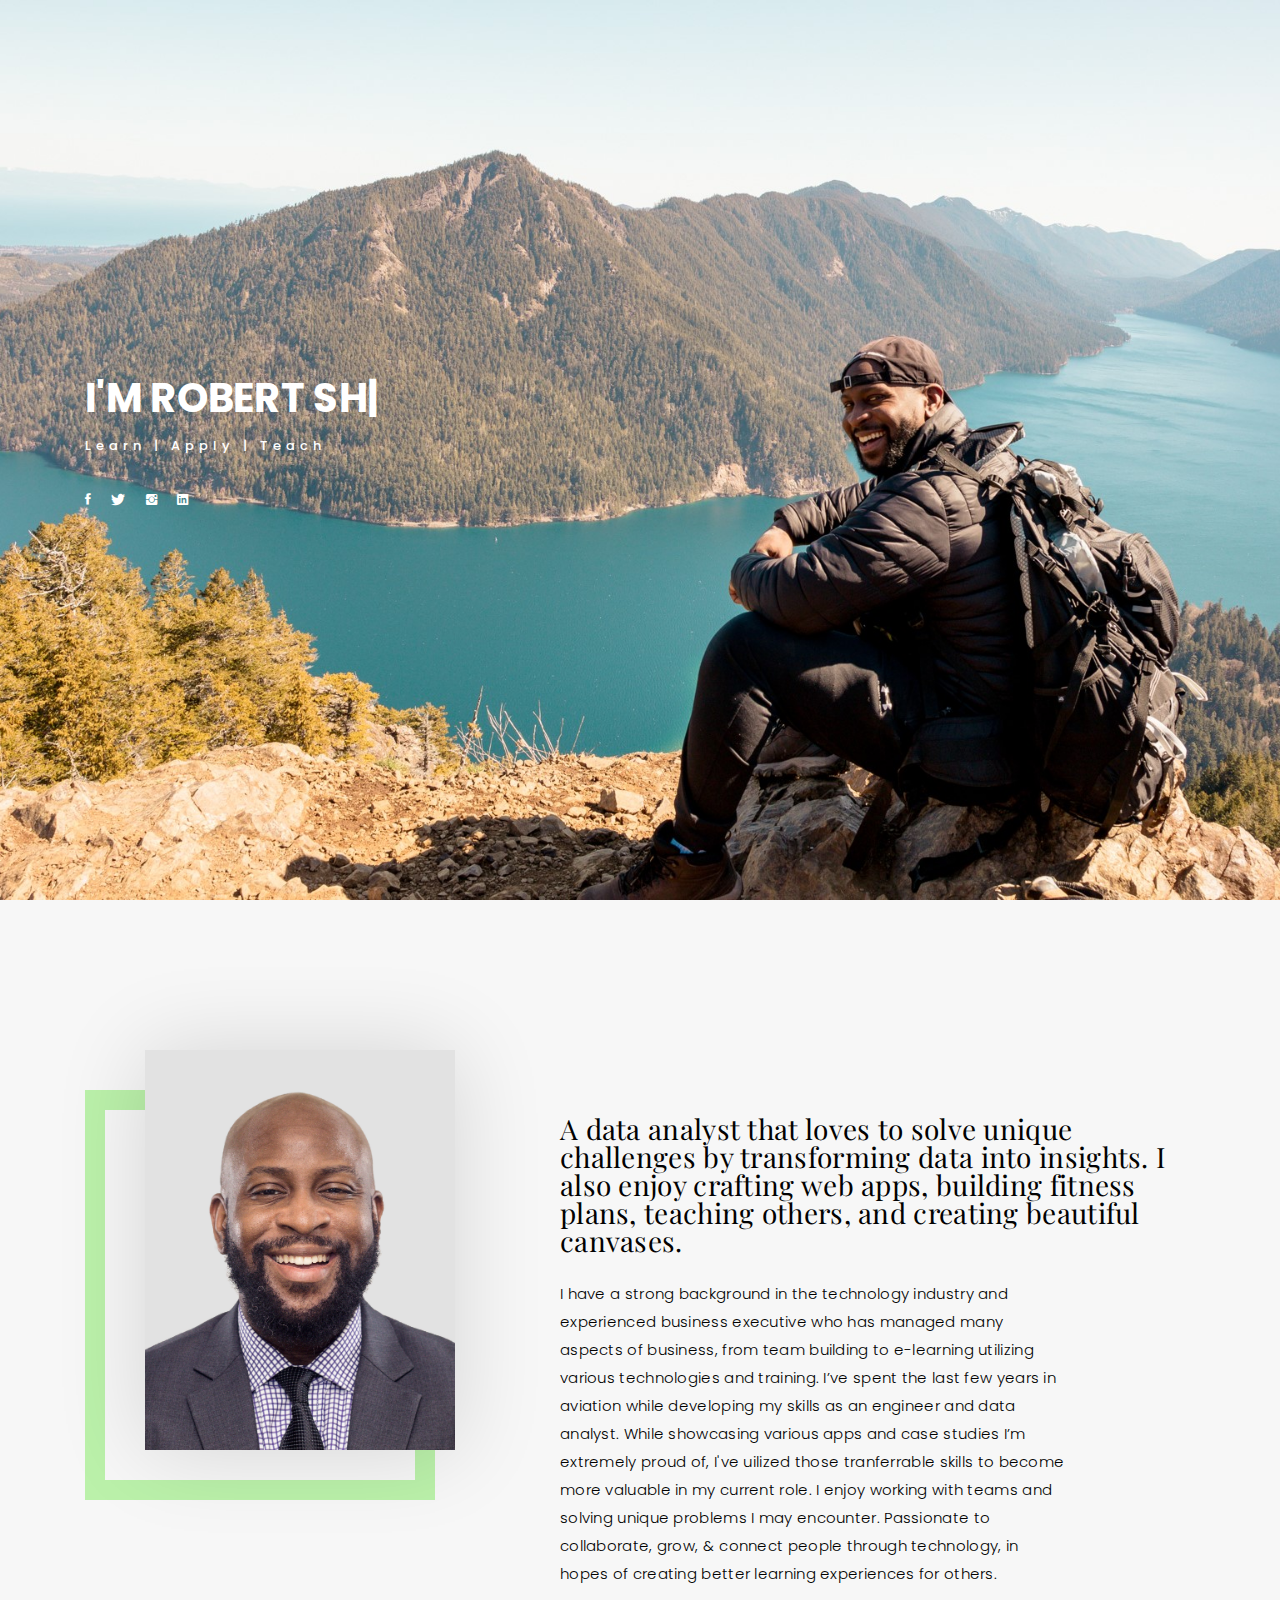
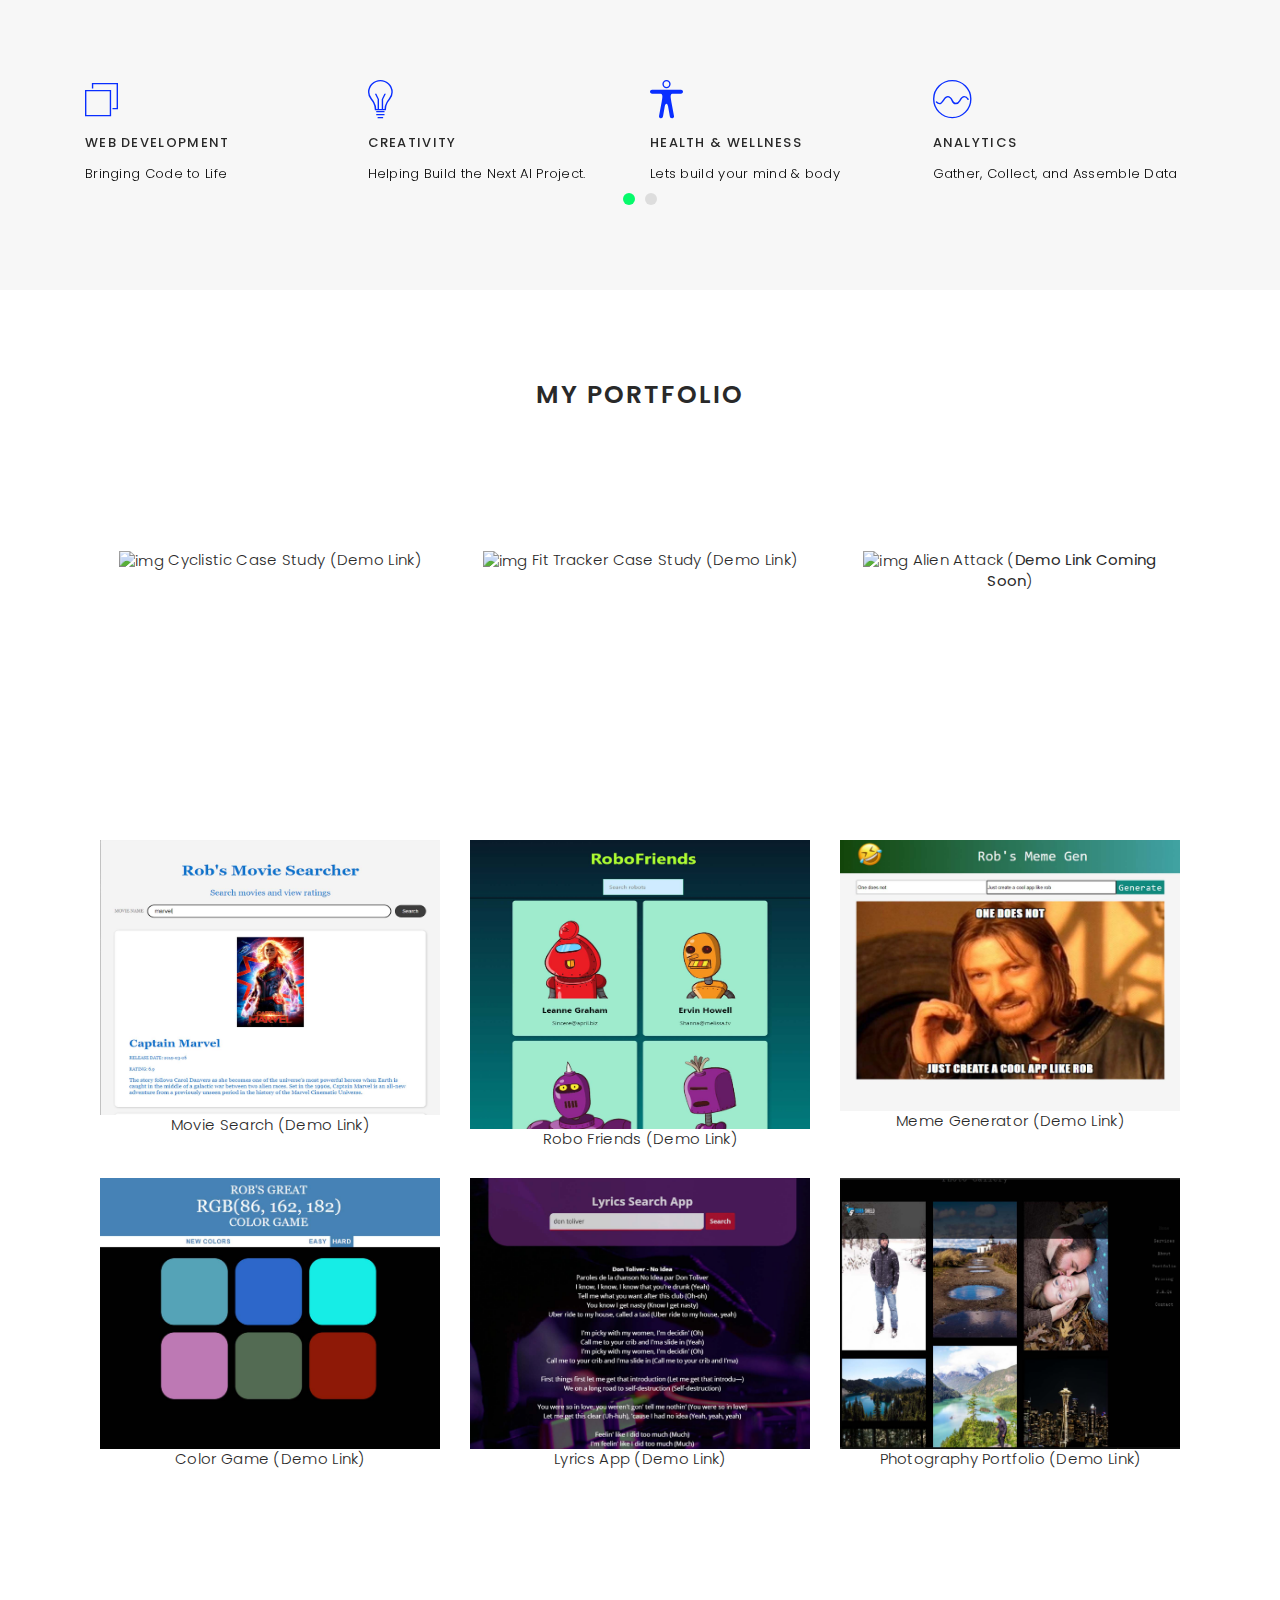
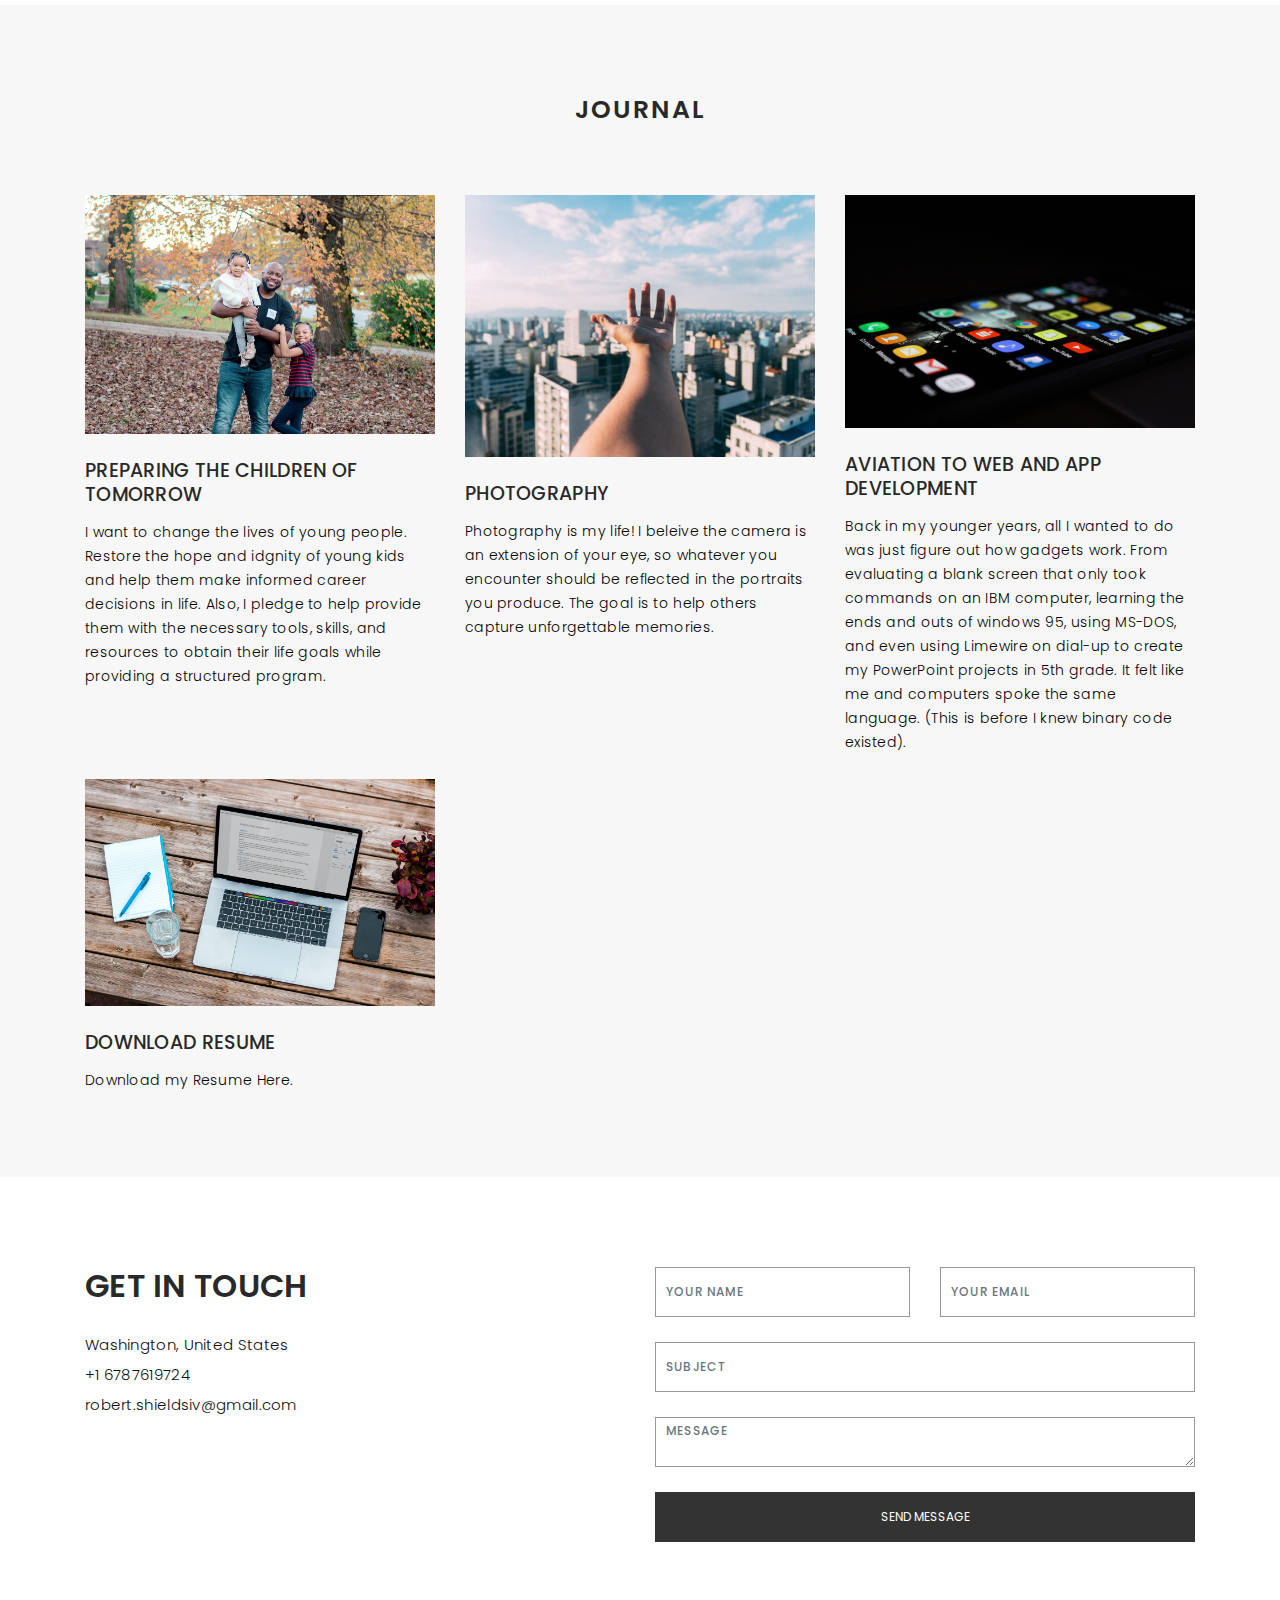
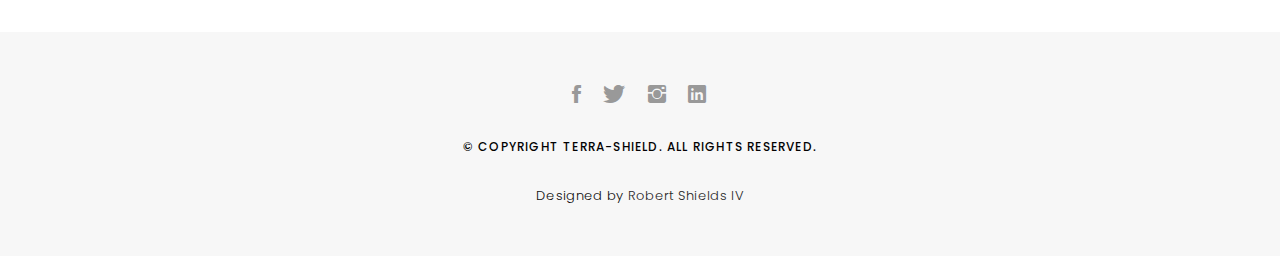
==== commit 2f993565: "added photos" ====
--- a/index.html
+++ b/index.html
@@ -201,7 +201,14 @@
               <a class="popup-img" href="images/portfolio/portfolio9.jpg">
                 <img src="images/portfolio/portfolio9.jpg" alt="img">
               </a>
-              <a href="https://www.kaggle.com/code/robertiv/robs-capstone-project" target="_blank">Cyclistic Case Study (Demo Link)</a>
+              <a href="https://www.kaggle.com/code/robertiv/robs-capstone-project" target="_blank">Fit Tracker Case Study (Demo Link)</a>
+            </div>
+
+            <div class="col-lg-4 col-md-6 portfolio-thumbnail all branding uikits webdesign">
+              <a class="popup-img" href="images/portfolio/portfolio10.jpg">
+                <img src="images/portfolio/portfolio10.jpg" alt="img">
+              </a>
+              <a href="https://github.com/rshield1/Alien_Attack" target="_blank">Alien Attack (<b>Demo Link Coming Soon</b>)</a>
             </div>
 
             <div class="col-lg-4 col-md-6 portfolio-thumbnail all branding uikits webdesign">
@@ -276,13 +283,10 @@
 
                 <h4><a href="#">PREPARING THE CHILDREN OF TOMORROW</a></h4>
                 <p class="separator">I want to change the lives of young people.  
-                  Restore the hope and idgnity of young kids and help them make informed career decisions about life. 
-                  Also, give them the necessary tools, skills, and resources to obtain their goals while providing a structures program.  
-                  Meet people, collaborate, and have fun.
+                  Restore the hope and idgnity of young kids and help them make informed career decisions in life. 
+                  Also, I pledge to help provide them with the necessary tools, skills, and resources to obtain their life goals while providing a structured program.  
                 </p>
-
               </div>
-
             </div>
           </div>
 
@@ -295,8 +299,8 @@
 
                 <h4><a href="#">PHOTOGRAPHY</a></h4>
                 <p class="separator">Photography is my life!  
-                  I love taking the opportunity to appreciate the beauty in the world around me.
-                  The goal is to help others capture those unforgettable memories.
+                  I beleive the camera is an extension of your eye, so whatever you encounter should be reflected in the portraits you produce.
+                  The goal is to help others capture unforgettable memories.
                 </p>
 
               </div>
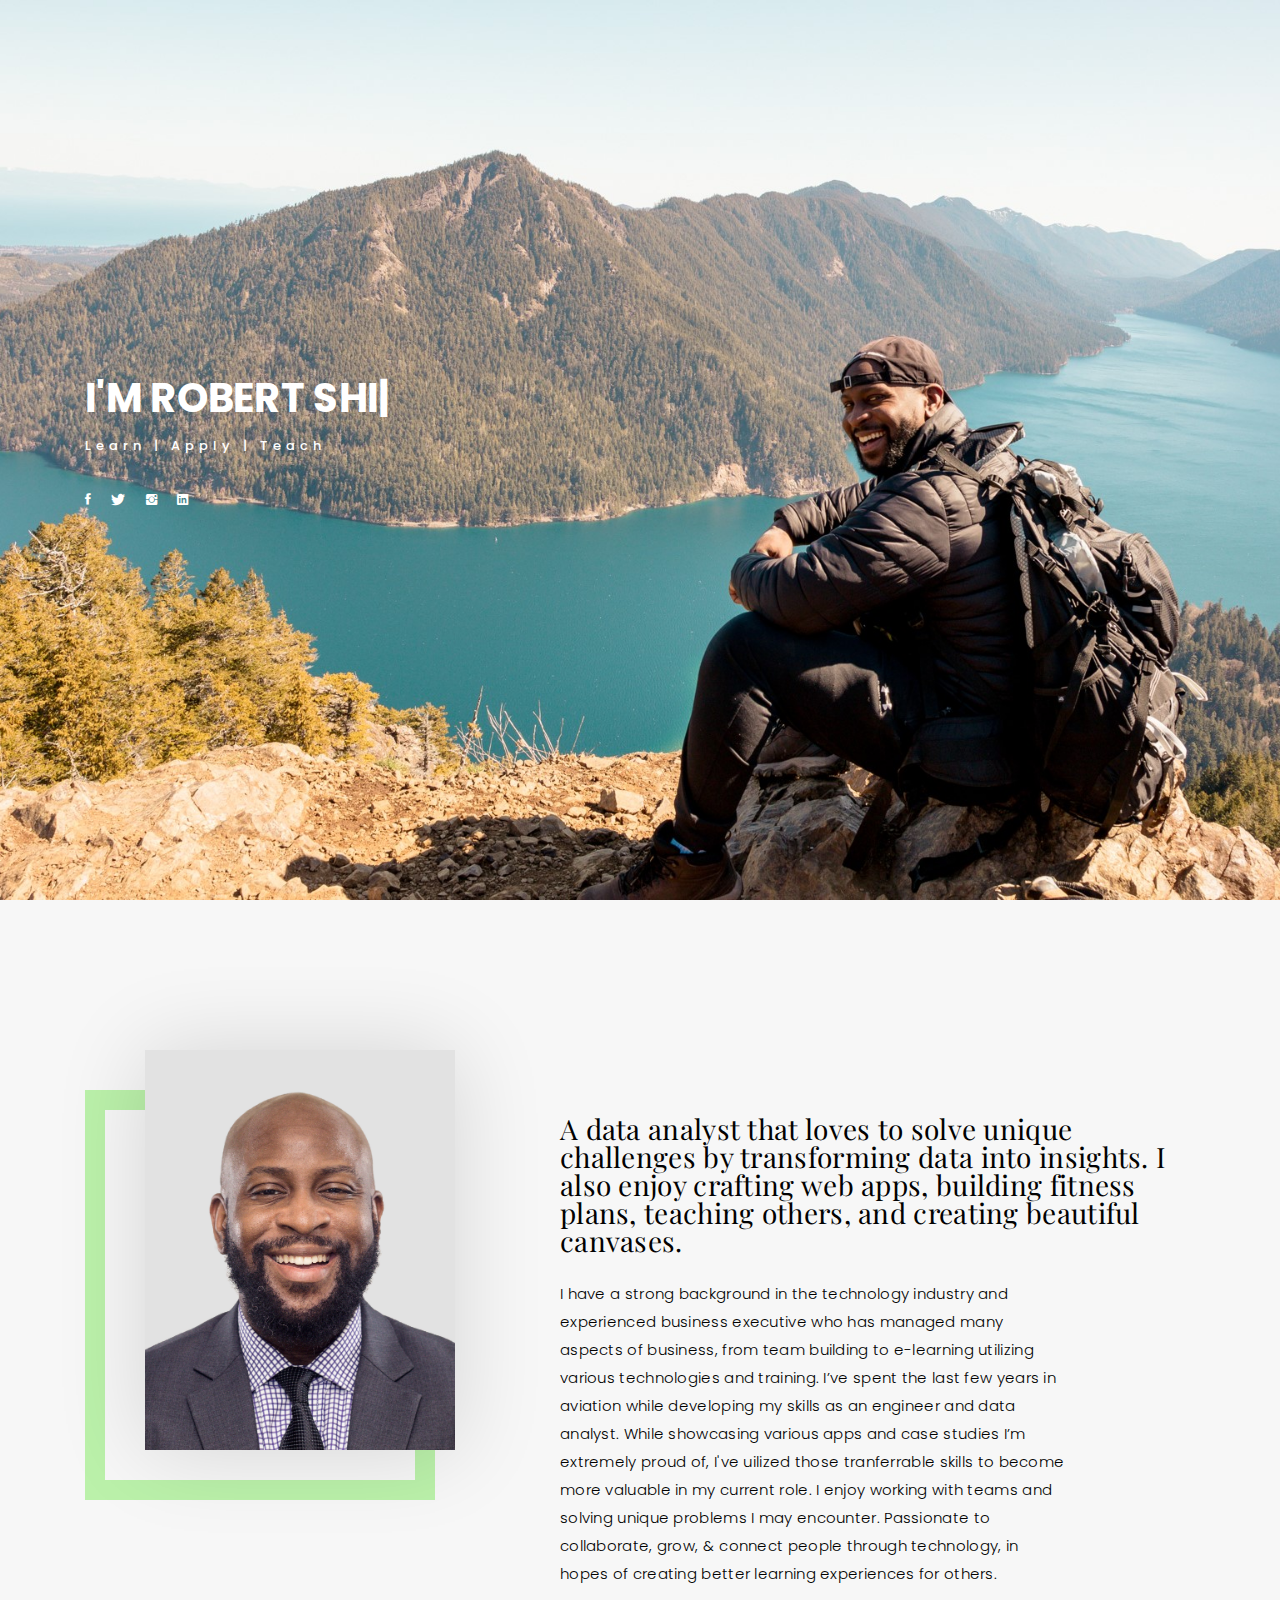
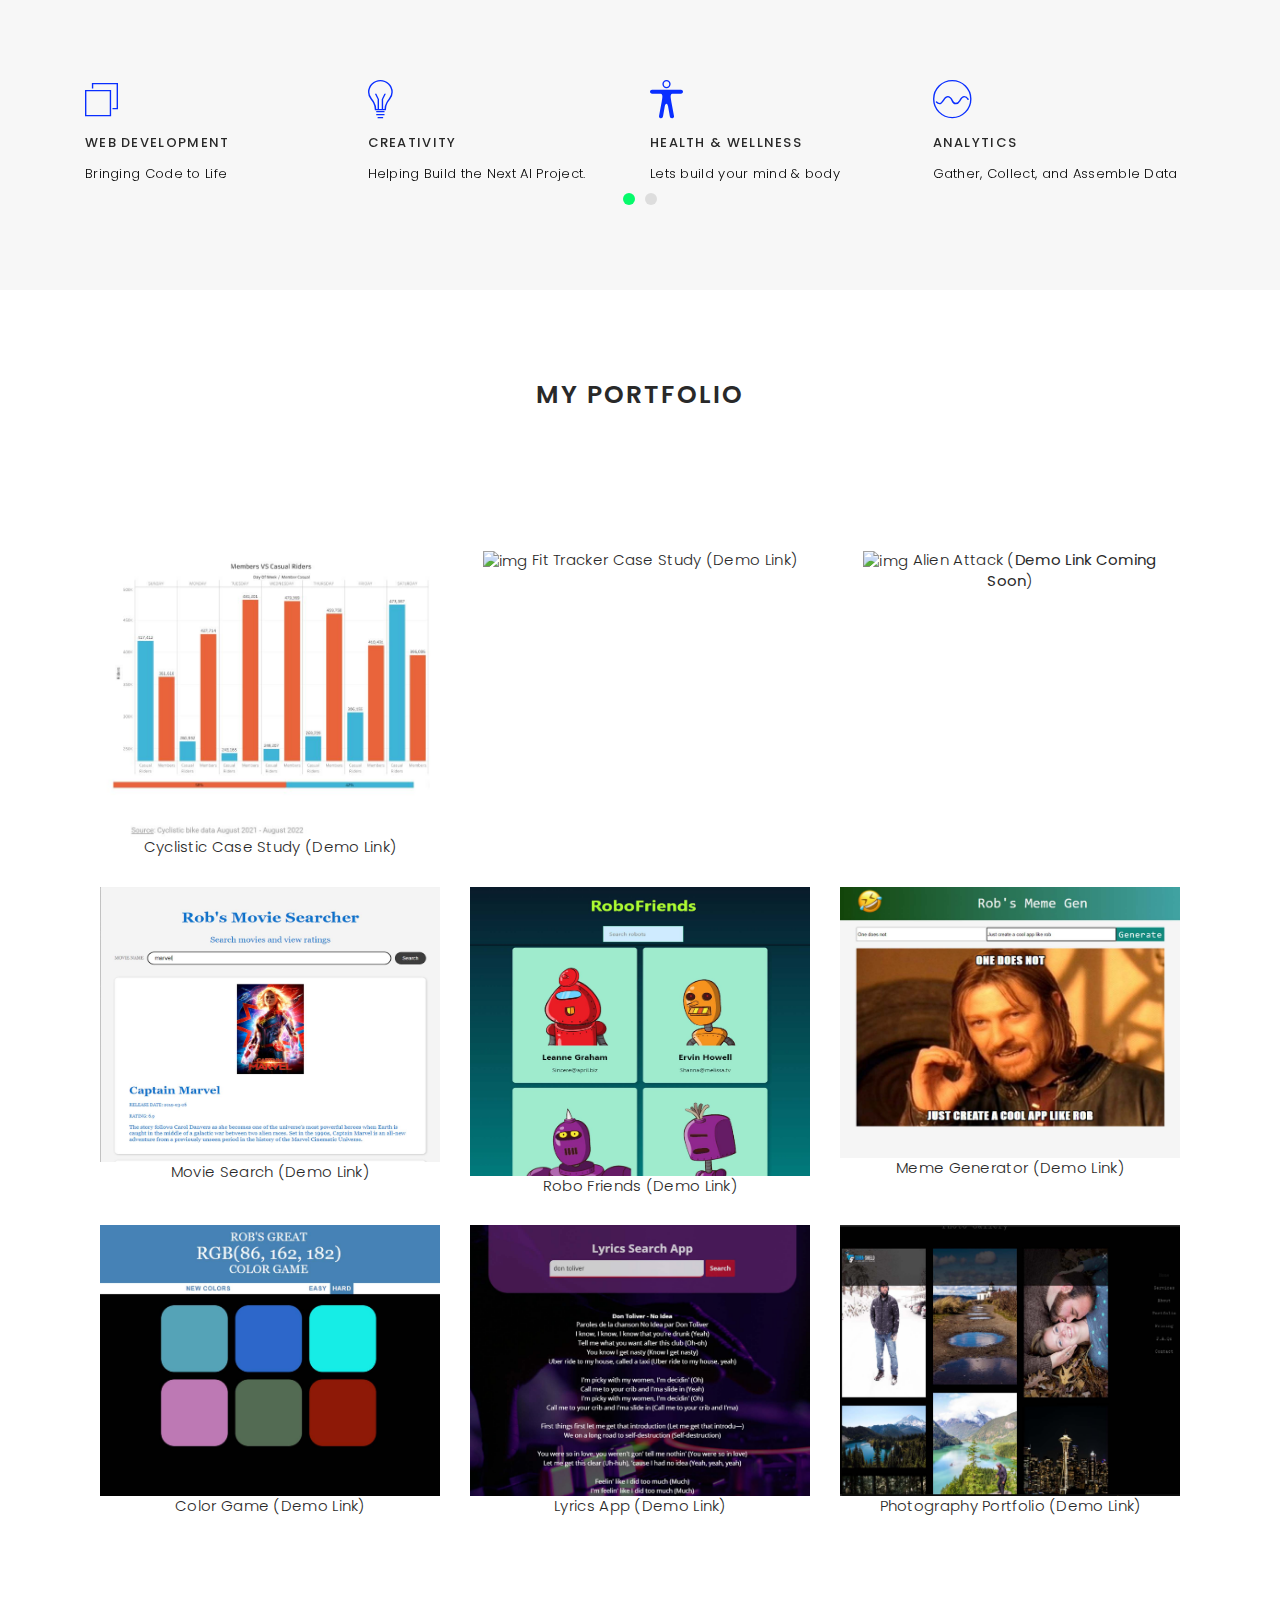
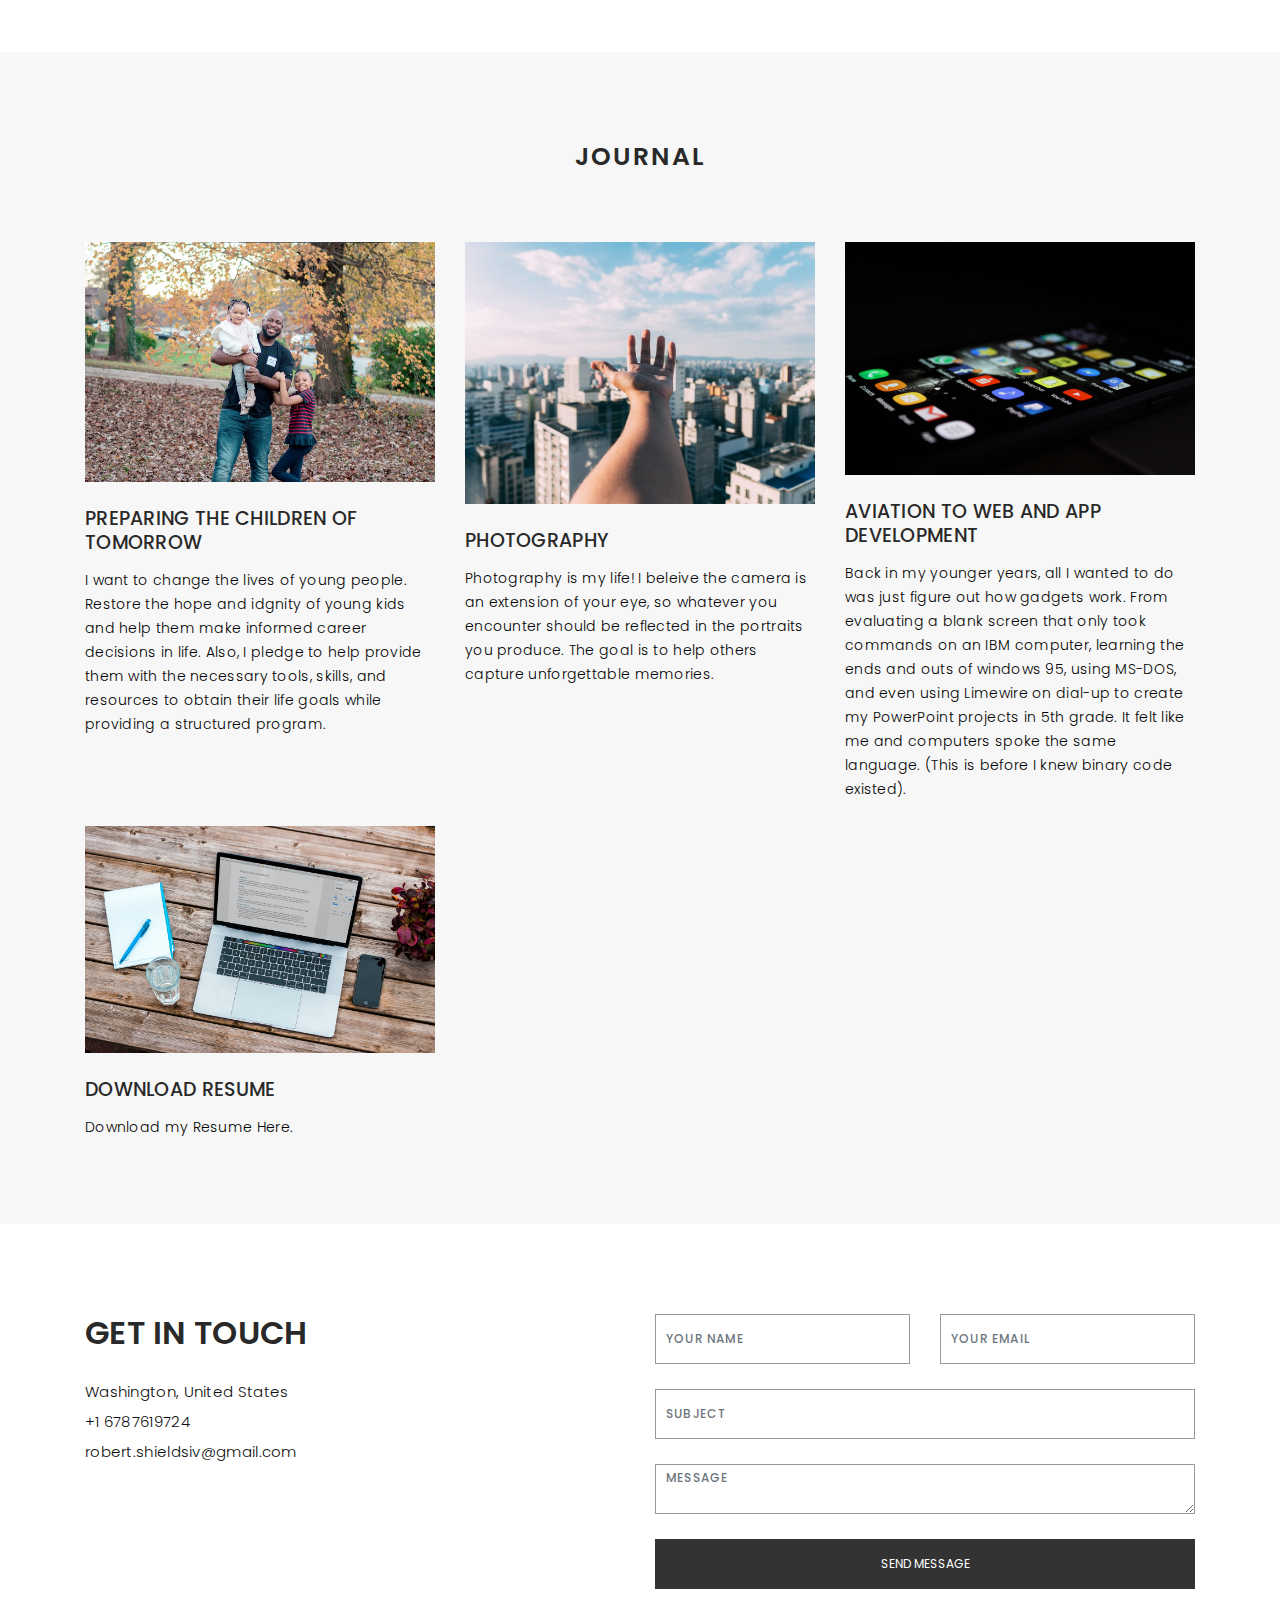
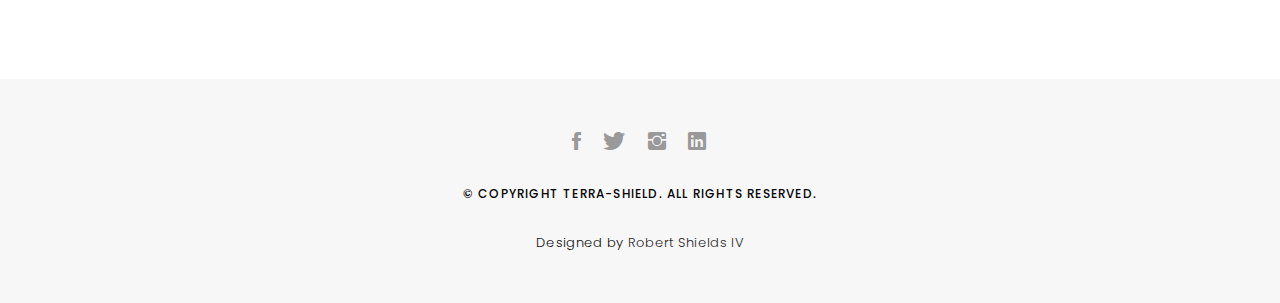
==== commit e9b86dda: "relocating photos" ====
--- a/index.html
+++ b/index.html
@@ -192,7 +192,7 @@
 
             <div class="col-lg-4 col-md-6 portfolio-thumbnail all branding uikits webdesign">
               <a class="popup-img" href="images/portfolio/portfolio8.jpg">
-                <img src="images/portfolio/portfolio8.jpg" alt="img">
+                <img src="./images/portfolio8.jpg" alt="img">
               </a>
               <a href="https://docs.google.com/presentation/d/1oTwEnuul11-iKZMlbhNDR__R_M8d-NISLj3uPjZ2ON8/edit?usp=sharing&resourcekey=0-d0Lp34E8FtSBOeTKF6sQqA" target="_blank">Cyclistic Case Study (Demo Link)</a>
             </div>
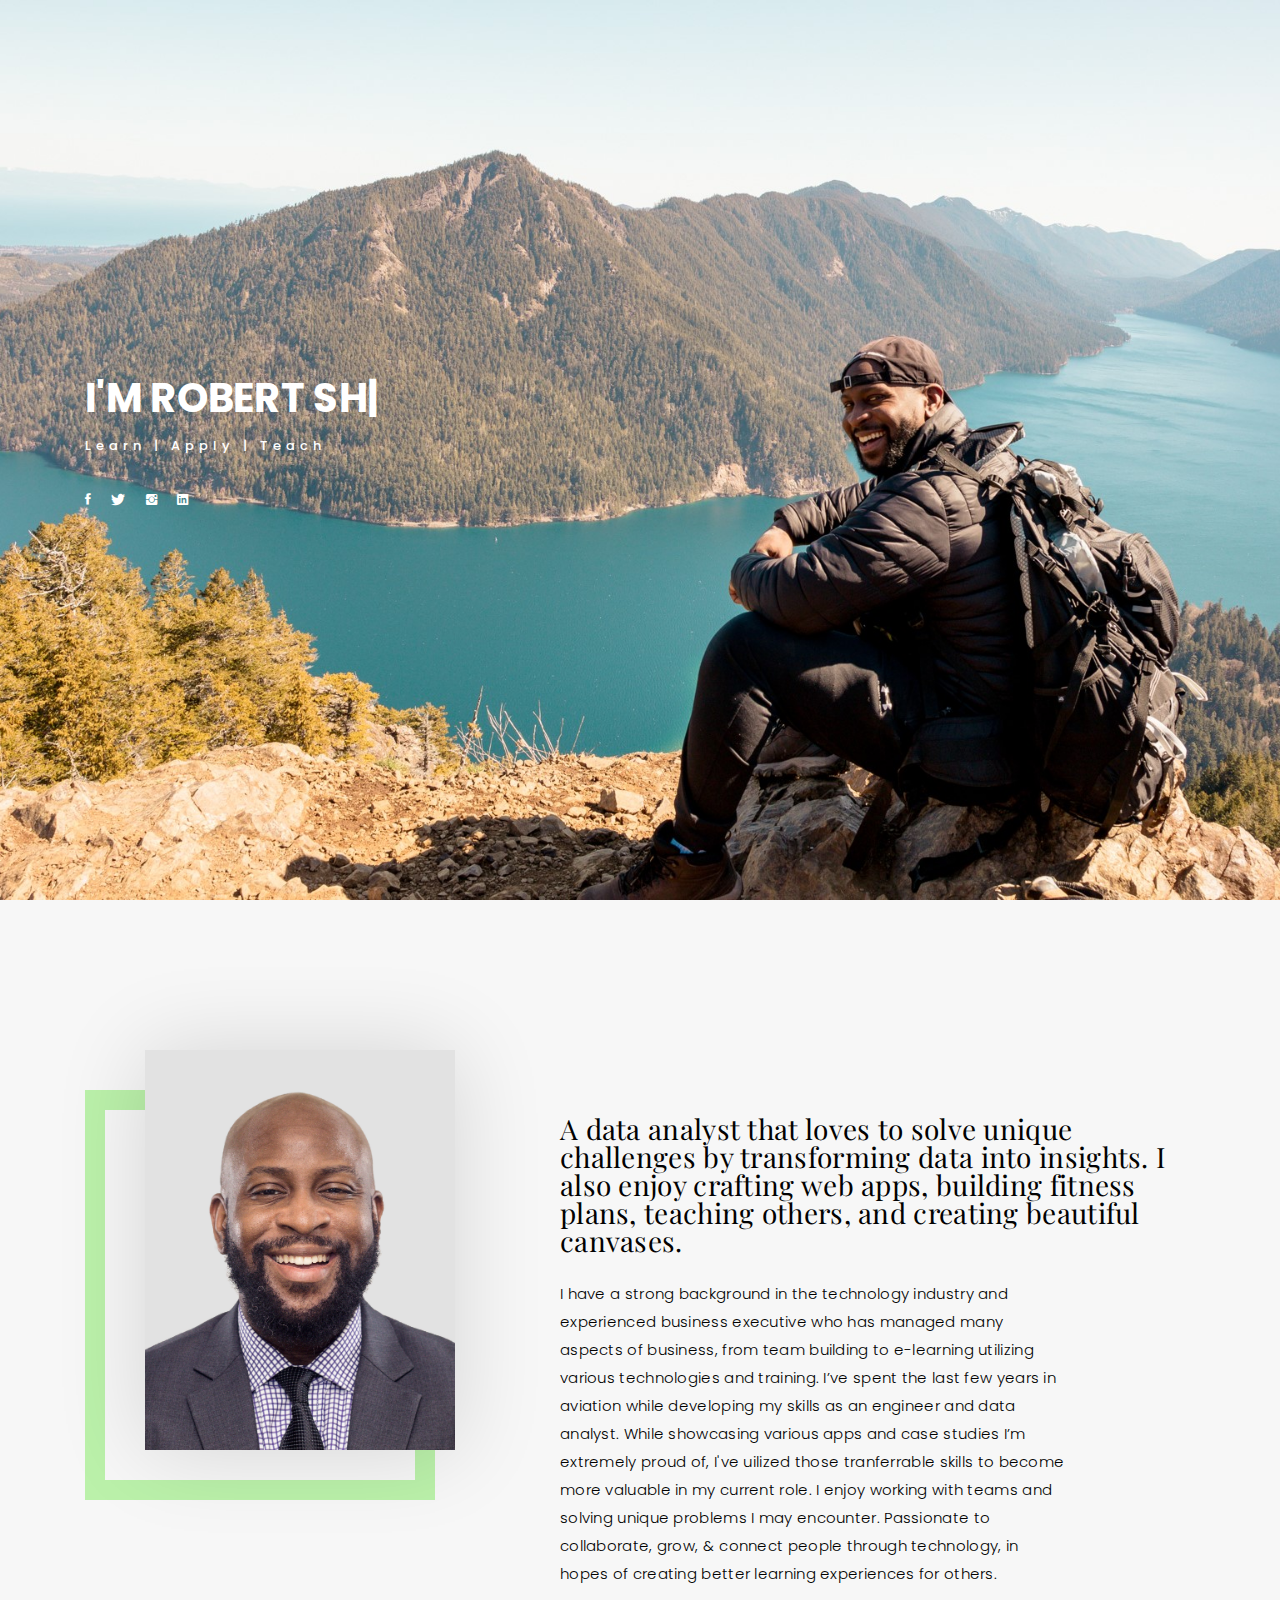
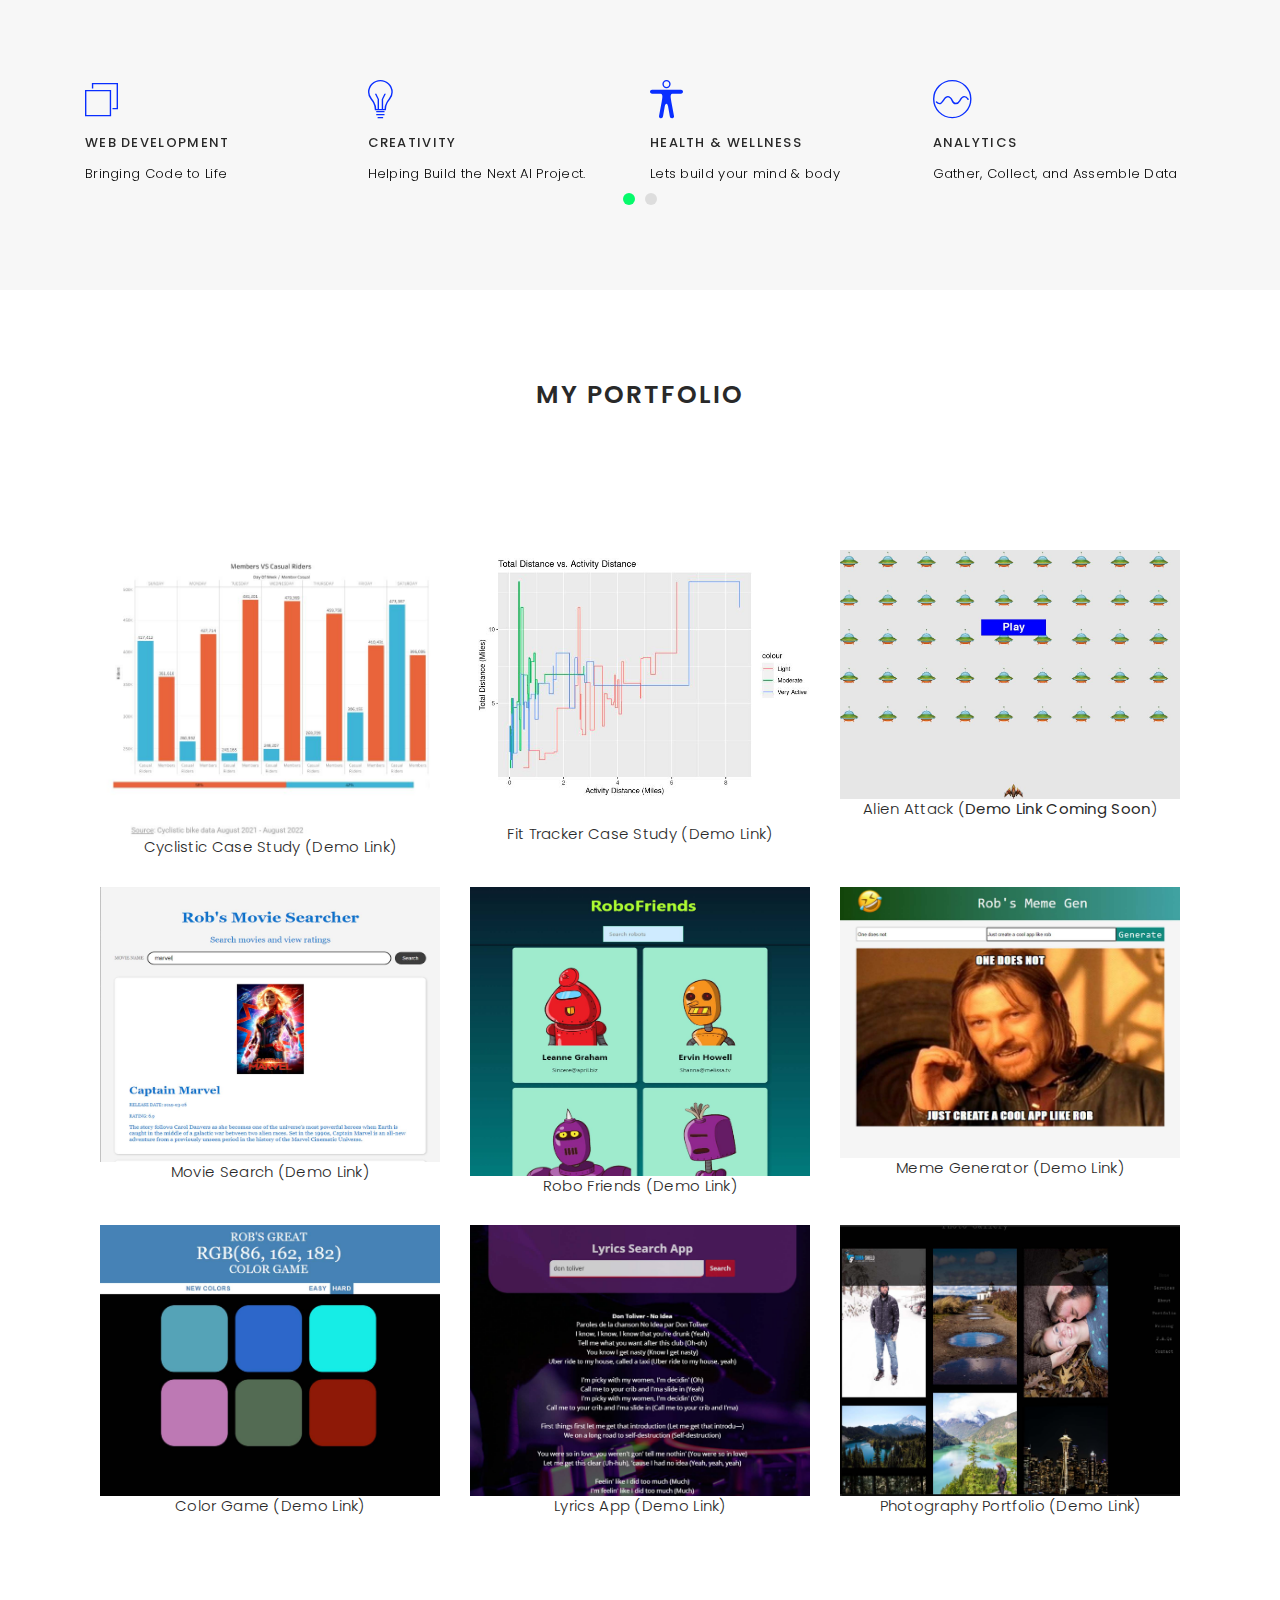
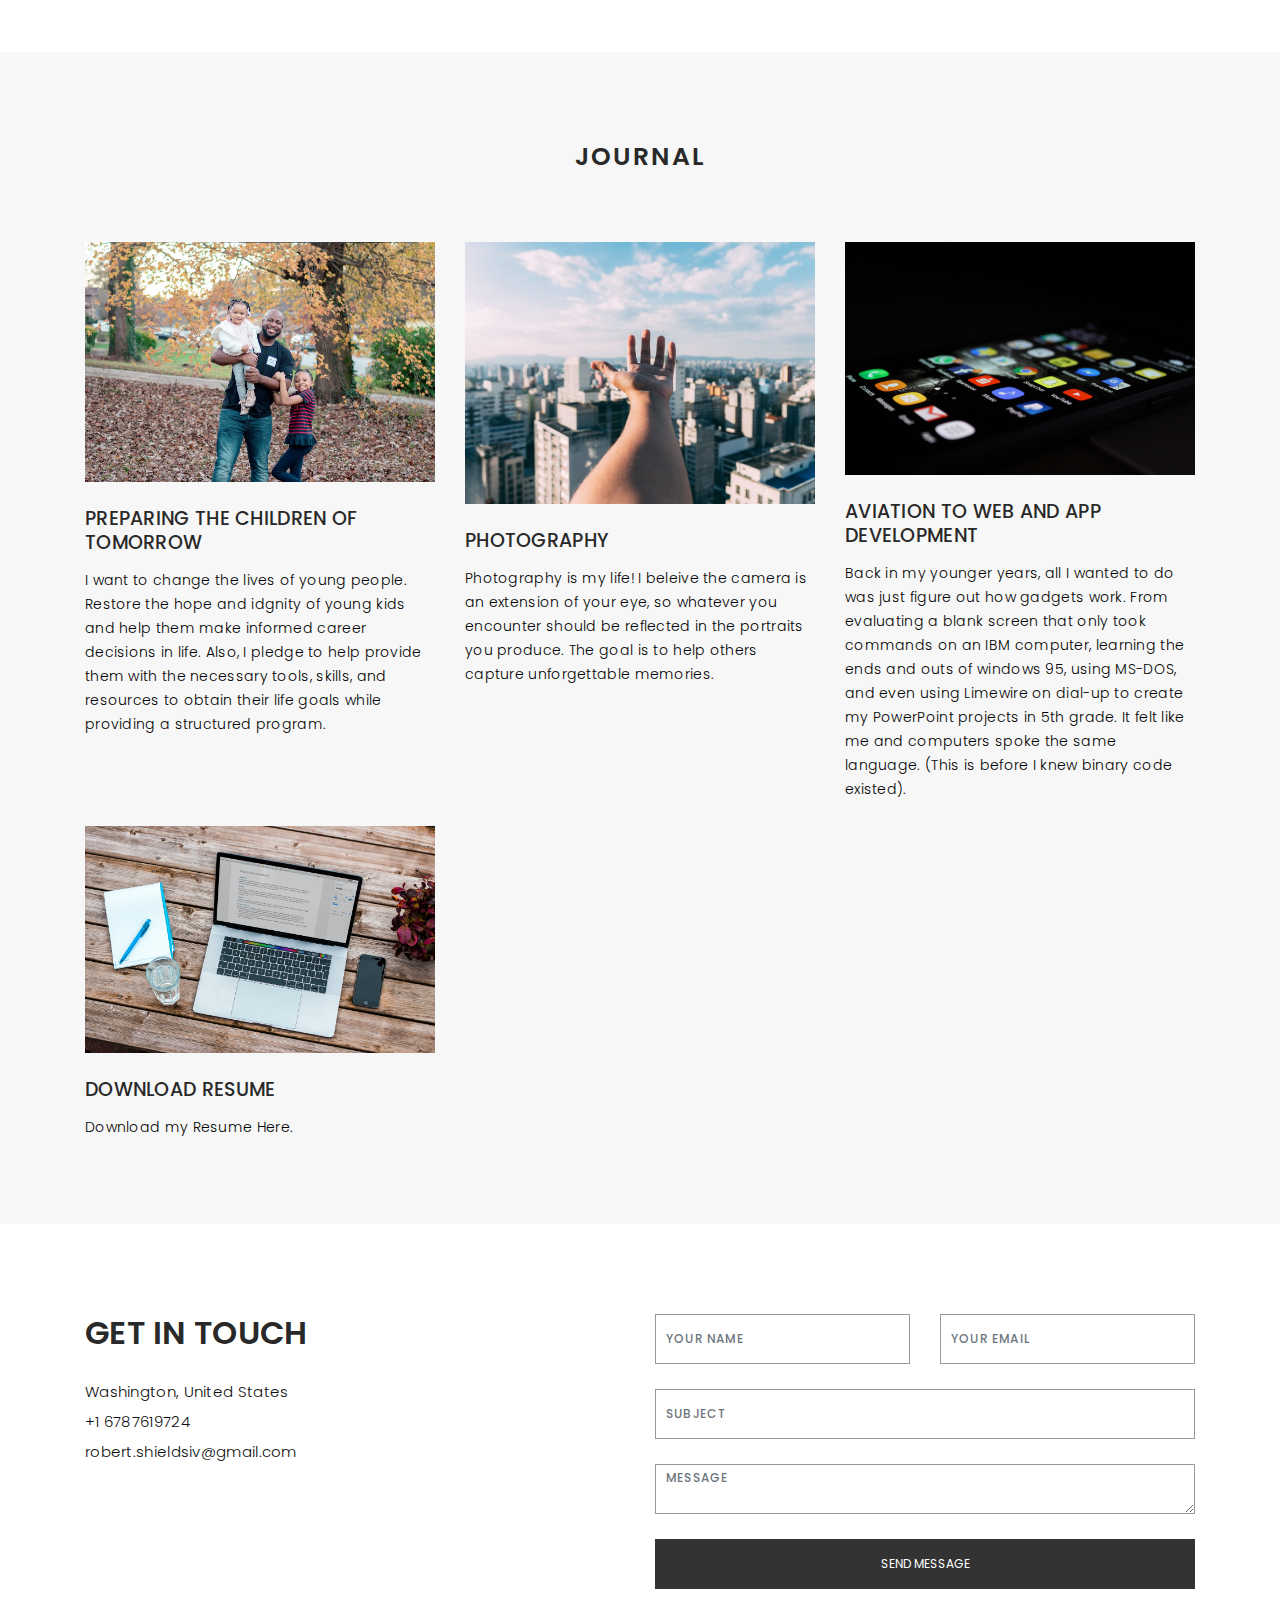
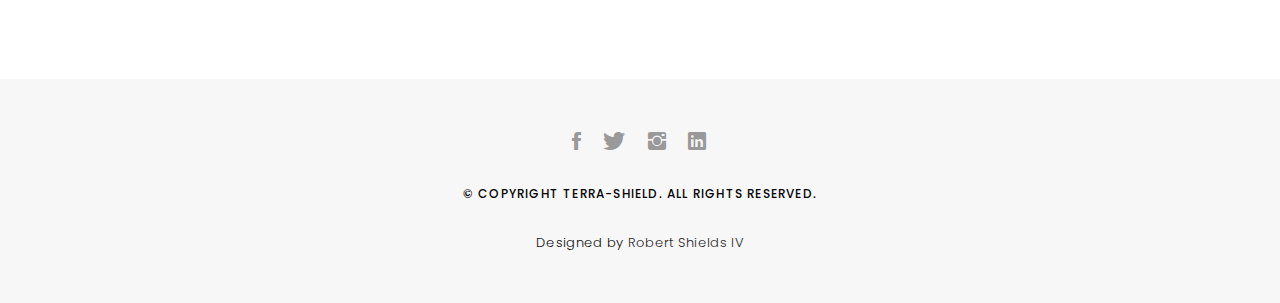
==== commit e64fab7b: "relocating photos not working" ====
--- a/index.html
+++ b/index.html
@@ -191,22 +191,22 @@
           <div class="portfolio-container">
 
             <div class="col-lg-4 col-md-6 portfolio-thumbnail all branding uikits webdesign">
-              <a class="popup-img" href="images/portfolio/portfolio8.jpg">
-                <img src="./images/portfolio8.jpg" alt="img">
+              <a class="popup-img" href="./images/portfolio/portfolio8.jpg">
+                <img src="./images/portfolio/portfolio8.jpg" alt="img" id="rounded_photos">
               </a>
               <a href="https://docs.google.com/presentation/d/1oTwEnuul11-iKZMlbhNDR__R_M8d-NISLj3uPjZ2ON8/edit?usp=sharing&resourcekey=0-d0Lp34E8FtSBOeTKF6sQqA" target="_blank">Cyclistic Case Study (Demo Link)</a>
             </div>
 
             <div class="col-lg-4 col-md-6 portfolio-thumbnail all branding uikits webdesign">
-              <a class="popup-img" href="images/portfolio/portfolio9.jpg">
-                <img src="images/portfolio/portfolio9.jpg" alt="img">
+              <a class="popup-img" href="./images/portfolio/portfolio9.jpg">
+                <img src="./images/portfolio/portfolio9.jpg" alt="img">
               </a>
               <a href="https://www.kaggle.com/code/robertiv/robs-capstone-project" target="_blank">Fit Tracker Case Study (Demo Link)</a>
             </div>
 
             <div class="col-lg-4 col-md-6 portfolio-thumbnail all branding uikits webdesign">
-              <a class="popup-img" href="images/portfolio/portfolio10.jpg">
-                <img src="images/portfolio/portfolio10.jpg" alt="img">
+              <a class="popup-img" href="./images/portfolio/portfolio10.jpg">
+                <img src="./images/portfolio/portfolio10.jpg" alt="img">
               </a>
               <a href="https://github.com/rshield1/Alien_Attack" target="_blank">Alien Attack (<b>Demo Link Coming Soon</b>)</a>
             </div>
